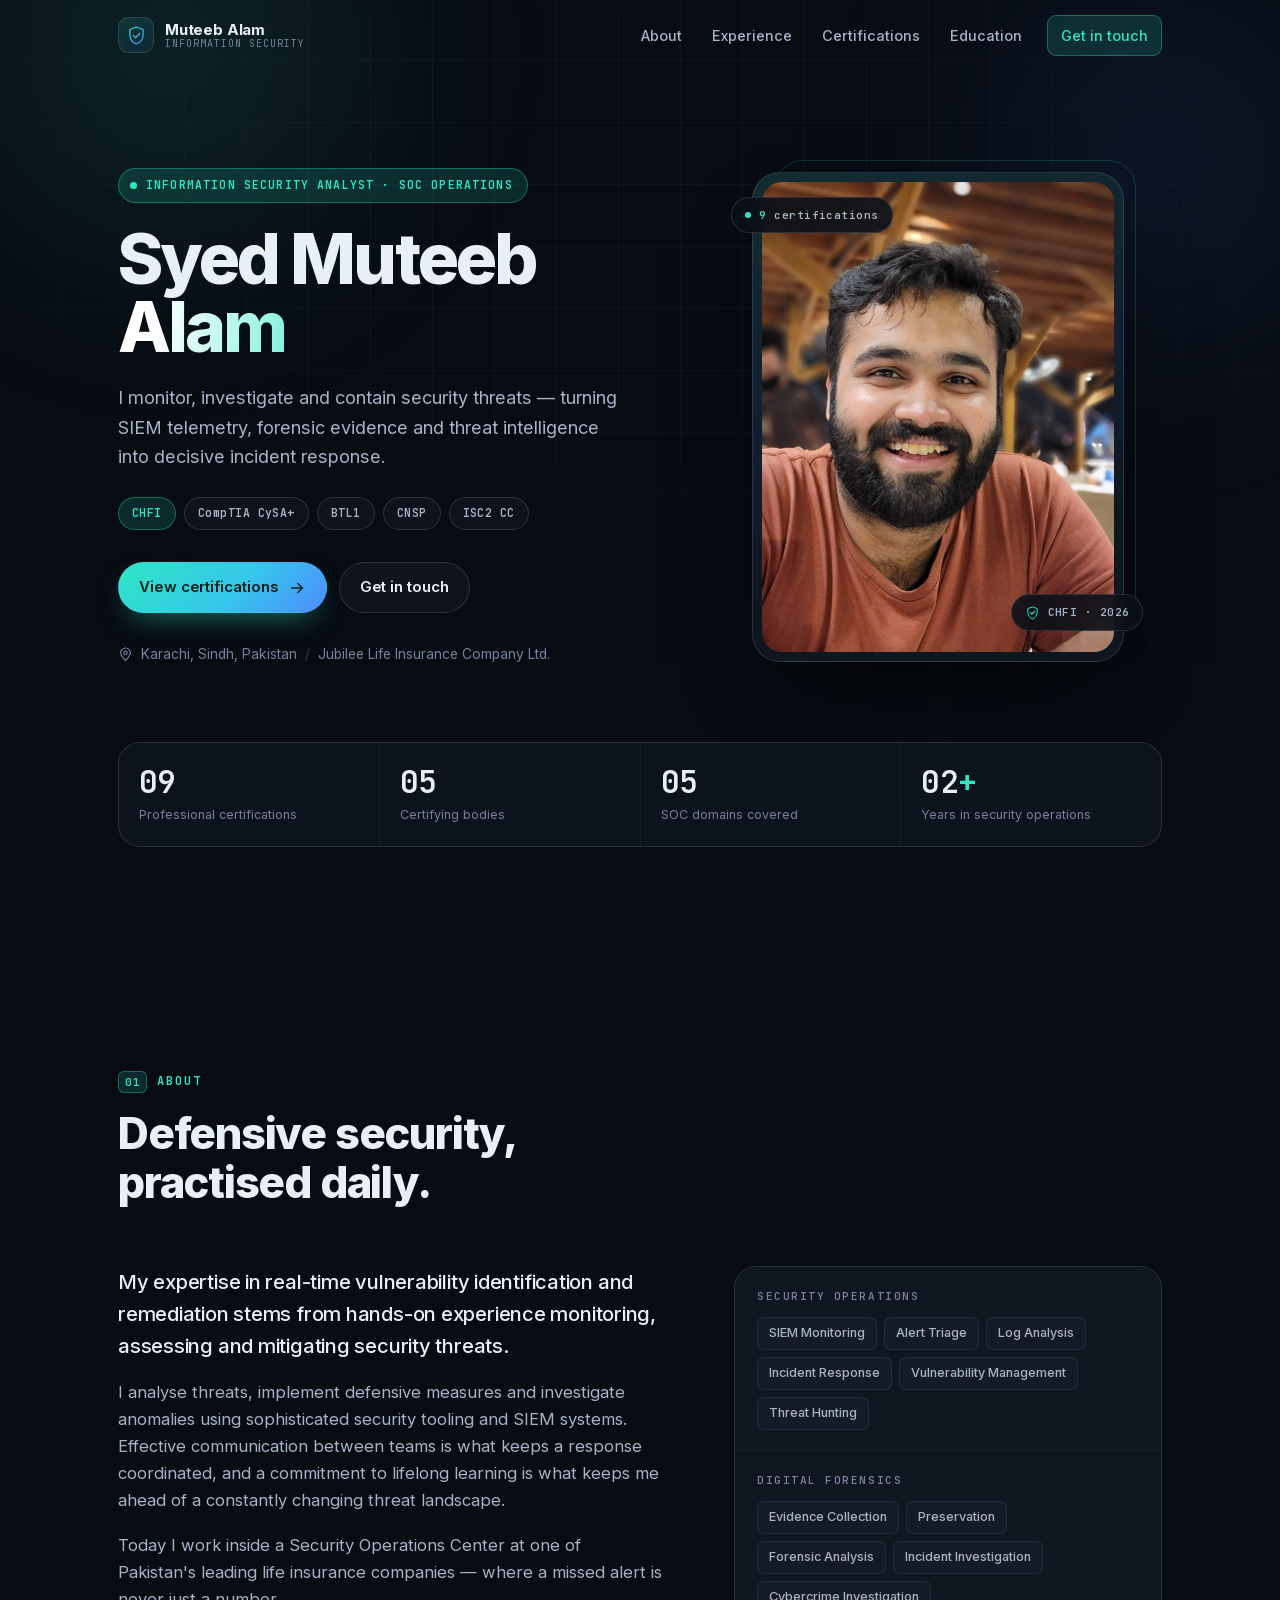
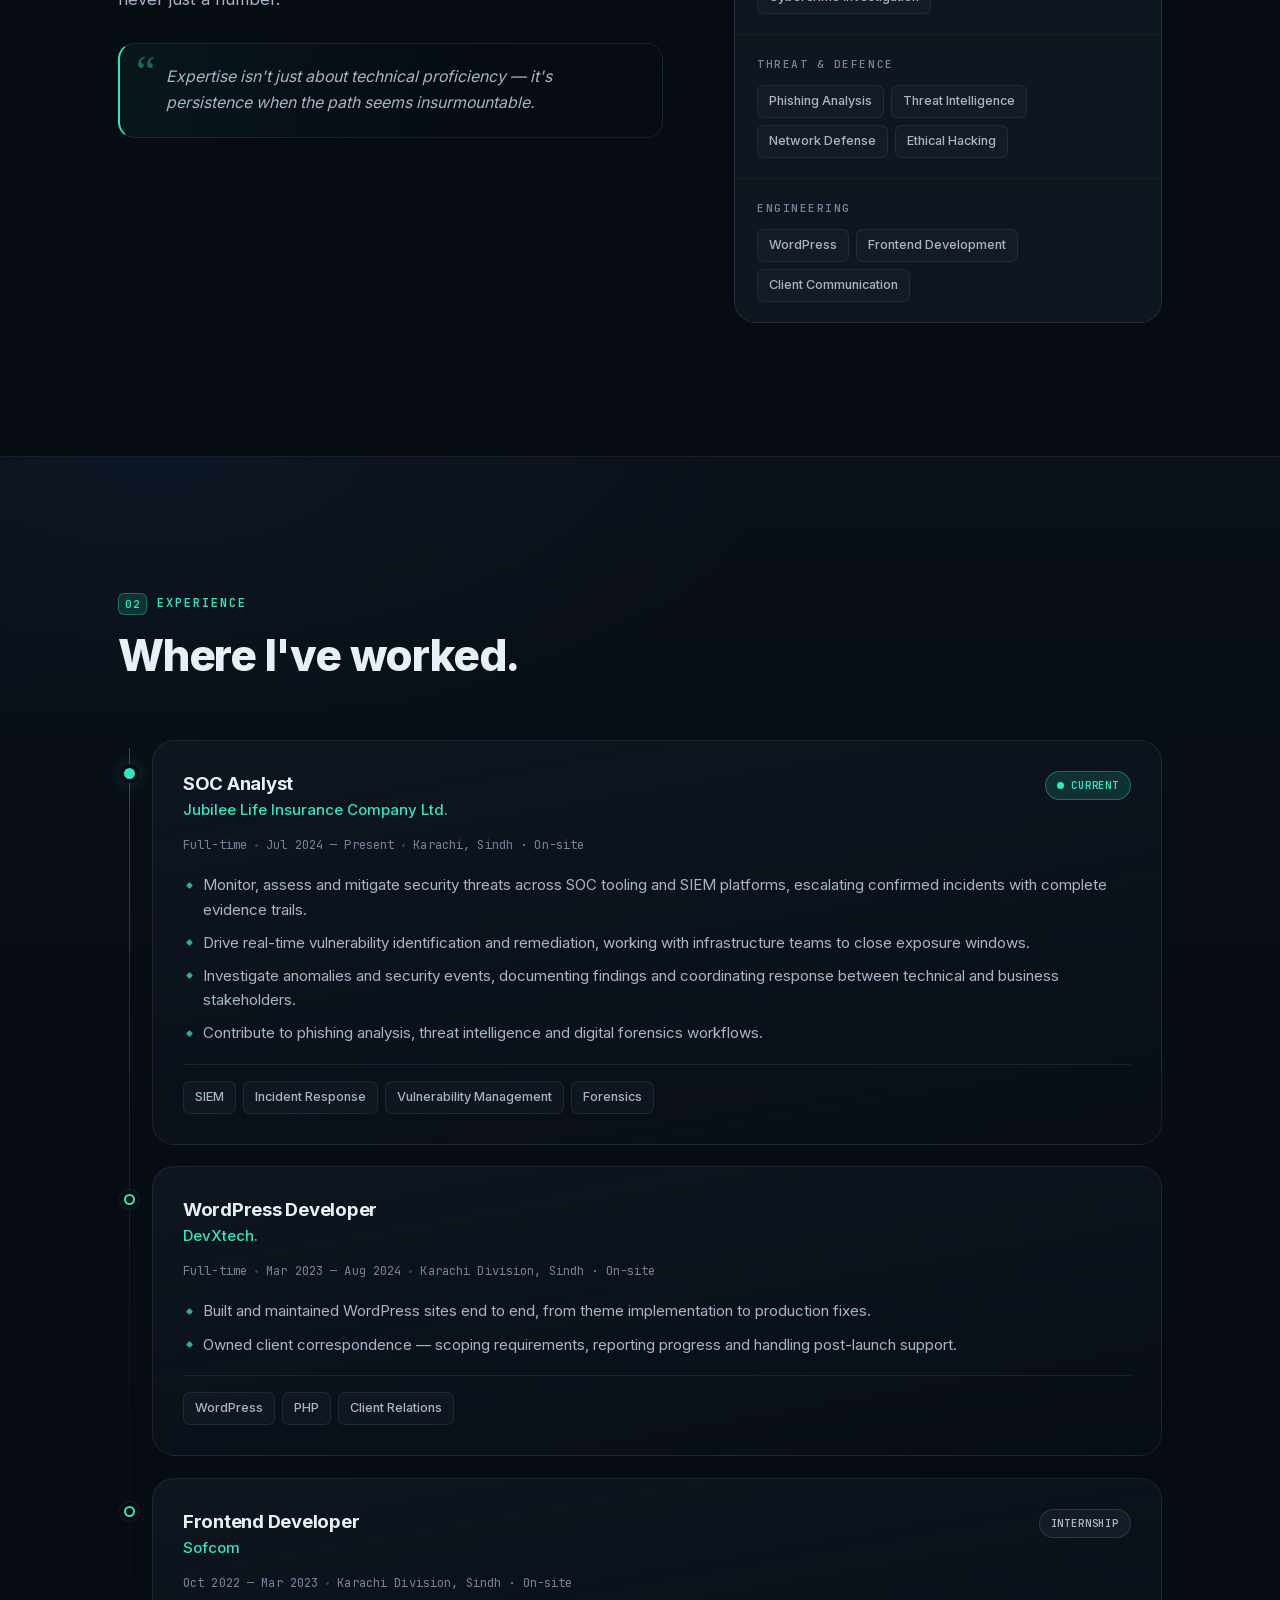
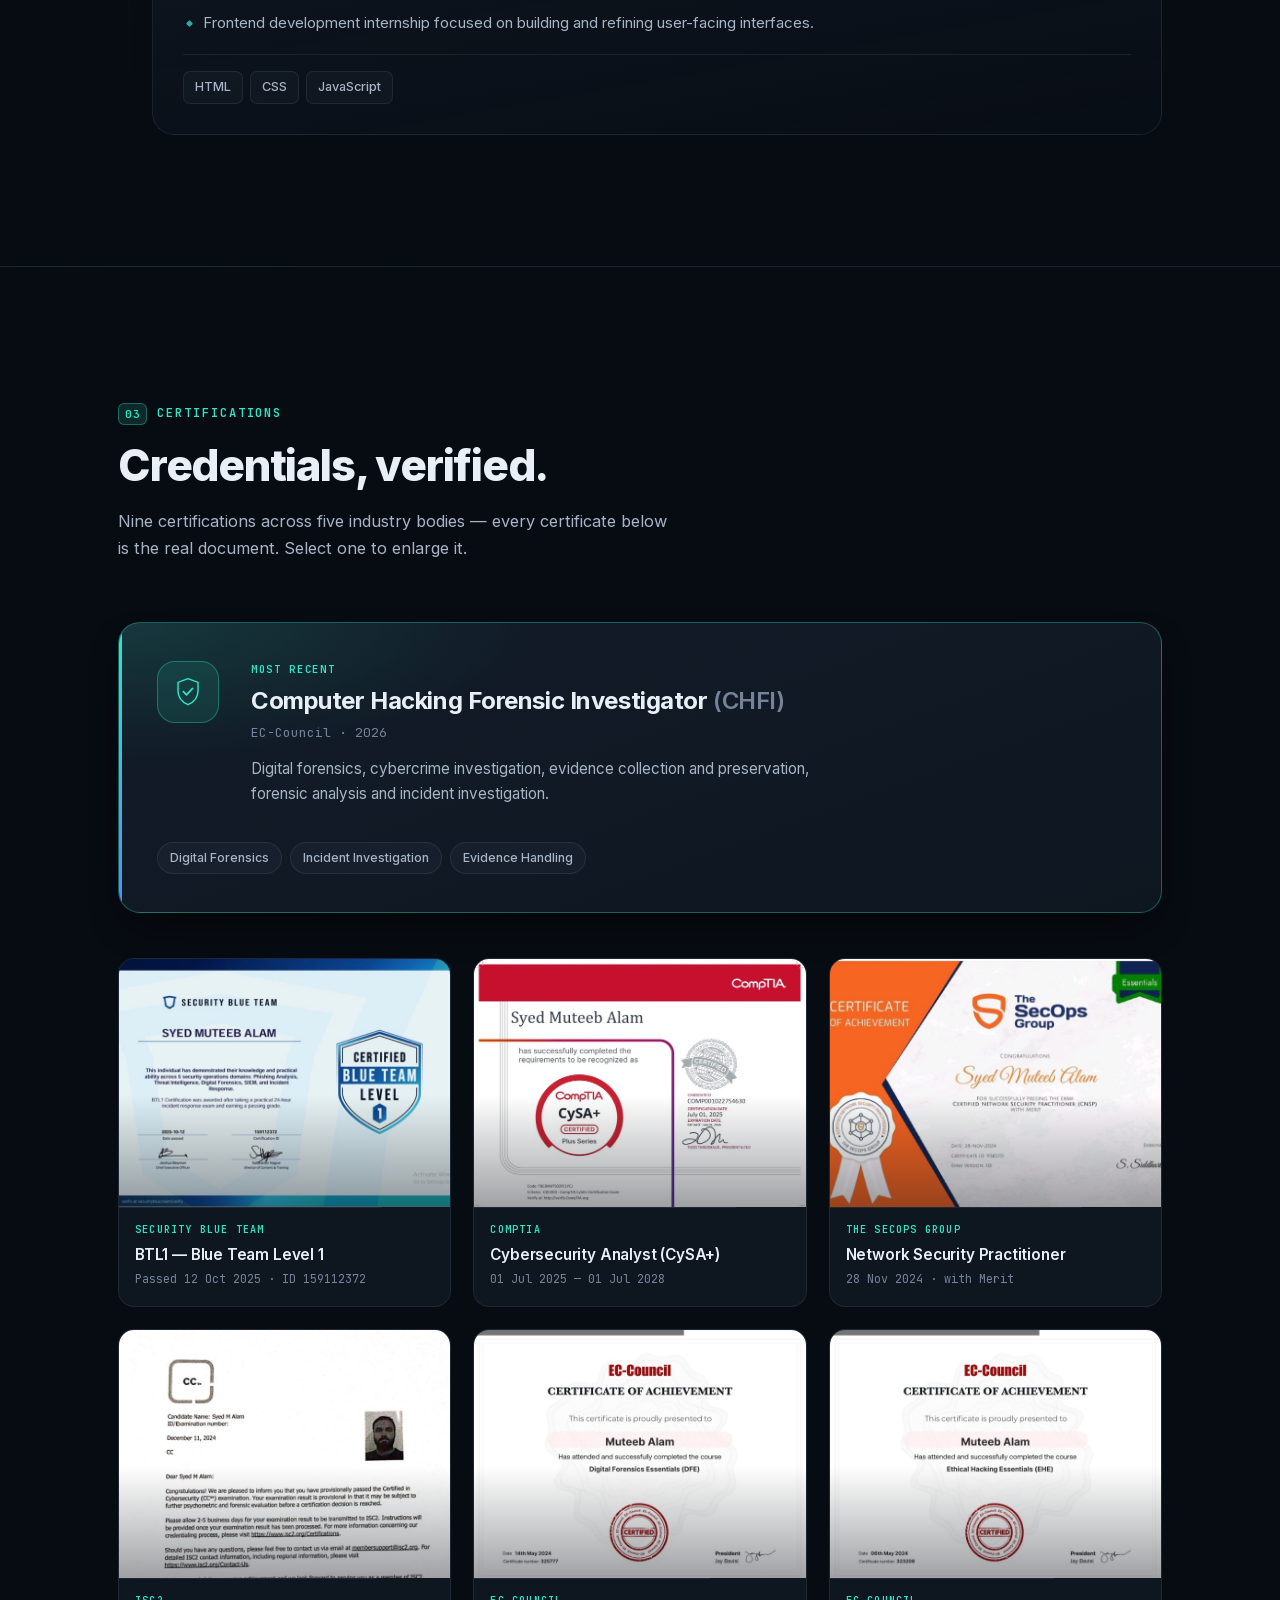
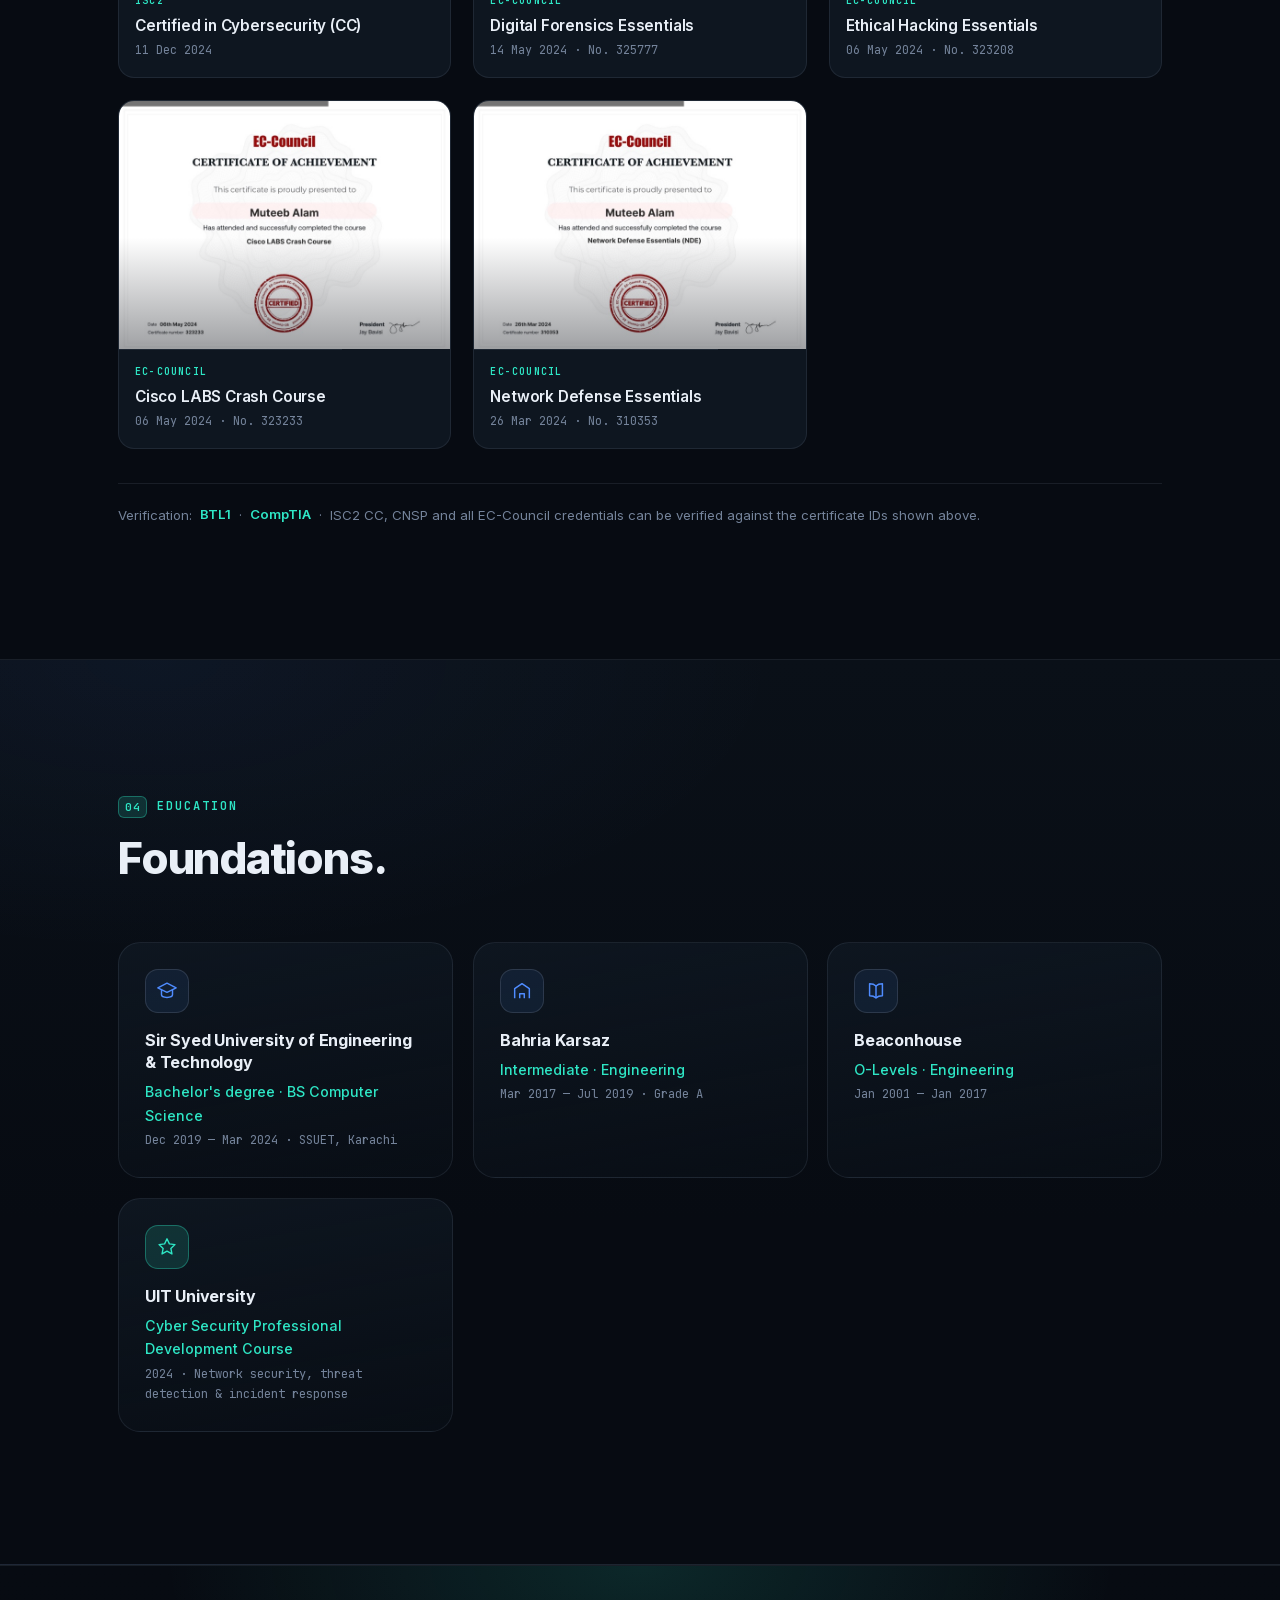
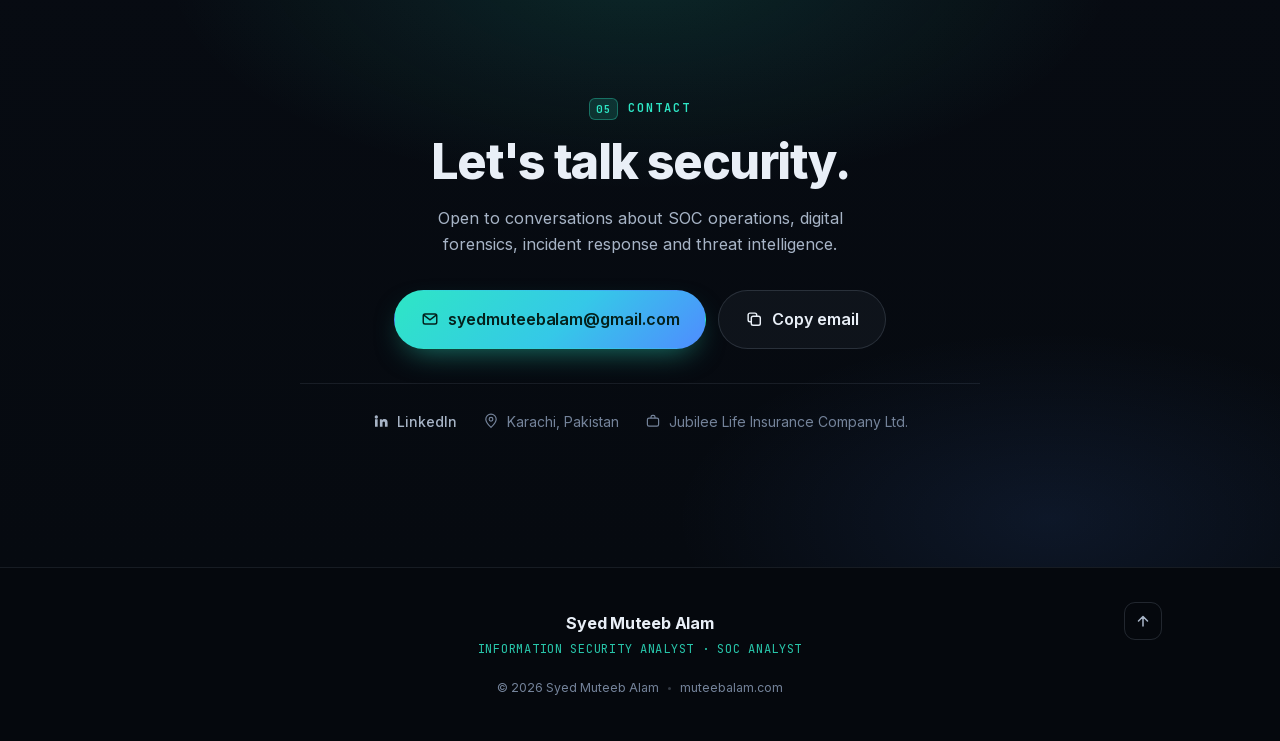
==== index.html @ 8a712e6b "Rebuild site from scratch as a cybersecurity portfolio Replace the old Hugo 'terminal' theme blog wi" ====
<!DOCTYPE html>
<html lang="en">
<head>
<meta charset="utf-8">
<meta name="viewport" content="width=device-width, initial-scale=1">
<title>Syed Muteeb Alam — Information Security Analyst &amp; SOC Analyst</title>
<meta name="description" content="Syed Muteeb Alam is an Information Security Analyst and SOC Analyst at Jubilee Life Insurance Company Ltd. in Karachi, Pakistan — specialising in threat detection, incident response, digital forensics and SIEM operations. CHFI, CompTIA CySA+, BTL1, CNSP and ISC2 CC certified.">
<meta name="author" content="Syed Muteeb Alam">
<meta name="theme-color" content="#070b12">
<link rel="canonical" href="https://muteebalam.com/">

<!-- Open Graph -->
<meta property="og:type" content="profile">
<meta property="og:title" content="Syed Muteeb Alam — Information Security Analyst &amp; SOC Analyst">
<meta property="og:description" content="Threat detection, incident response, digital forensics and SIEM operations. CHFI · CySA+ · BTL1 · CNSP · CC (ISC2).">
<meta property="og:url" content="https://muteebalam.com/">
<meta property="og:image" content="https://muteebalam.com/images/og-image.jpg">
<meta property="og:image:width" content="1200">
<meta property="og:image:height" content="630">
<meta property="og:image:alt" content="Syed Muteeb Alam — Information Security Analyst and SOC Analyst">
<meta property="og:site_name" content="Syed Muteeb Alam">
<meta property="profile:first_name" content="Syed Muteeb">
<meta property="profile:last_name" content="Alam">

<!-- Twitter -->
<meta name="twitter:card" content="summary_large_image">
<meta name="twitter:title" content="Syed Muteeb Alam — Information Security Analyst &amp; SOC Analyst">
<meta name="twitter:description" content="Threat detection, incident response, digital forensics and SIEM operations. CHFI · CySA+ · BTL1 · CNSP · CC (ISC2).">
<meta name="twitter:image" content="https://muteebalam.com/images/og-image.jpg">

<link rel="icon" href="favicon.svg" type="image/svg+xml">
<link rel="apple-touch-icon" href="images/apple-touch-icon.jpg">
<link rel="manifest" href="site.webmanifest">

<script>document.documentElement.classList.add('js');</script>

<link rel="preload" href="fonts/inter-600.woff2" as="font" type="font/woff2" crossorigin>
<link rel="preload" href="fonts/inter-800.woff2" as="font" type="font/woff2" crossorigin>
<link rel="preload" as="image" href="images/headshot-600.jpg">
<link rel="stylesheet" href="css/fonts.css">
<link rel="stylesheet" href="css/style.css">

<script type="application/ld+json">
{
  "@context": "https://schema.org",
  "@type": "Person",
  "name": "Syed Muteeb Alam",
  "givenName": "Syed Muteeb",
  "familyName": "Alam",
  "jobTitle": "Information Security Analyst",
  "description": "Information Security Analyst and SOC Analyst specialising in threat detection, incident response, digital forensics and SIEM operations.",
  "url": "https://muteebalam.com/",
  "image": "https://muteebalam.com/images/headshot.jpg",
  "email": "mailto:syedmuteebalam@gmail.com",
  "worksFor": {
    "@type": "Organization",
    "name": "Jubilee Life Insurance Company Ltd."
  },
  "address": {
    "@type": "PostalAddress",
    "addressLocality": "Karachi",
    "addressRegion": "Sindh",
    "addressCountry": "PK"
  },
  "alumniOf": {
    "@type": "CollegeOrUniversity",
    "name": "Sir Syed University of Engineering & Technology (SSUET)"
  },
  "knowsAbout": [
    "Information Security", "Security Operations Center", "SIEM",
    "Incident Response", "Digital Forensics", "Threat Intelligence",
    "Phishing Analysis", "Vulnerability Management", "Network Defense"
  ],
  "hasCredential": [
    { "@type": "EducationalOccupationalCredential", "name": "Computer Hacking Forensic Investigator (CHFI)", "recognizedBy": { "@type": "Organization", "name": "EC-Council" } },
    { "@type": "EducationalOccupationalCredential", "name": "CompTIA Cybersecurity Analyst (CySA+)", "recognizedBy": { "@type": "Organization", "name": "CompTIA" } },
    { "@type": "EducationalOccupationalCredential", "name": "Security Blue Team Level 1 (BTL1)", "recognizedBy": { "@type": "Organization", "name": "Security Blue Team" } },
    { "@type": "EducationalOccupationalCredential", "name": "Certified Network Security Practitioner (CNSP)", "recognizedBy": { "@type": "Organization", "name": "The SecOps Group" } },
    { "@type": "EducationalOccupationalCredential", "name": "Certified in Cybersecurity (CC)", "recognizedBy": { "@type": "Organization", "name": "ISC2" } }
  ]
}
</script>
</head>

<body>
<a class="skip-link" href="#main">Skip to content</a>

<!-- ═══════════════════════════════════════════════════════════════════
     HEADER
     ═══════════════════════════════════════════════════════════════════ -->
<header class="site-header" id="site-header">
  <div class="wrap header-inner">
    <a class="brand" href="#home" aria-label="Syed Muteeb Alam — home">
      <span class="brand-mark" aria-hidden="true">
        <svg viewBox="0 0 32 32" fill="none" xmlns="http://www.w3.org/2000/svg">
          <path d="M16 3l10 3.8v8.4c0 6.6-4.3 11.4-10 13.8-5.7-2.4-10-7.2-10-13.8V6.8L16 3z" stroke="url(#bg1)" stroke-width="1.9" stroke-linejoin="round"/>
          <path d="M11.5 16.2l3.2 3.2 6-6.4" stroke="url(#bg1)" stroke-width="2.1" stroke-linecap="round" stroke-linejoin="round"/>
          <defs>
            <linearGradient id="bg1" x1="6" y1="3" x2="26" y2="29" gradientUnits="userSpaceOnUse">
              <stop stop-color="#2ee6c5"/><stop offset="1" stop-color="#4f8cff"/>
            </linearGradient>
          </defs>
        </svg>
      </span>
      <span class="brand-text">
        <strong>Muteeb Alam</strong>
        <small>Information Security</small>
      </span>
    </a>

    <button class="nav-toggle" id="nav-toggle" aria-expanded="false" aria-controls="primary-nav" aria-label="Open navigation">
      <span></span><span></span><span></span>
    </button>

    <nav class="nav" id="primary-nav" aria-label="Primary">
      <a href="#about">About</a>
      <a href="#experience">Experience</a>
      <a href="#certifications">Certifications</a>
      <a href="#education">Education</a>
      <a class="nav-cta" href="#contact">Get in touch</a>
    </nav>
  </div>
</header>

<main id="main">

<!-- ═══════════════════════════════════════════════════════════════════
     HERO
     ═══════════════════════════════════════════════════════════════════ -->
<section class="hero" id="home">
  <div class="hero-bg" aria-hidden="true">
    <div class="hero-grid"></div>
    <div class="hero-glow hero-glow--a"></div>
    <div class="hero-glow hero-glow--b"></div>
  </div>

  <div class="wrap hero-inner">
    <div class="hero-copy">
      <p class="eyebrow"><span class="pulse-dot" aria-hidden="true"></span>Information Security Analyst · SOC Operations</p>

      <h1 class="hero-title">
        <span class="line">Syed Muteeb</span>
        <span class="line line--accent">Alam</span>
      </h1>

      <p class="lead">
        I monitor, investigate and contain security threats — turning SIEM telemetry,
        forensic evidence and threat intelligence into decisive incident response.
      </p>

      <ul class="pills" aria-label="Primary certifications">
        <li class="pill pill--hot">CHFI</li>
        <li class="pill">CompTIA CySA+</li>
        <li class="pill">BTL1</li>
        <li class="pill">CNSP</li>
        <li class="pill">ISC2 CC</li>
      </ul>

      <div class="hero-actions">
        <a class="btn btn--primary" href="#certifications">
          View certifications
          <svg viewBox="0 0 20 20" aria-hidden="true"><path d="M4 10h11M11 5l5 5-5 5" fill="none" stroke="currentColor" stroke-width="1.7" stroke-linecap="round" stroke-linejoin="round"/></svg>
        </a>
        <a class="btn btn--ghost" href="#contact">Get in touch</a>
      </div>

      <p class="hero-meta">
        <svg viewBox="0 0 20 20" aria-hidden="true"><path d="M10 18s6.5-6.1 6.5-10.2A6.5 6.5 0 0 0 3.5 7.8C3.5 11.9 10 18 10 18z" fill="none" stroke="currentColor" stroke-width="1.5"/><circle cx="10" cy="7.8" r="2.3" fill="none" stroke="currentColor" stroke-width="1.5"/></svg>
        Karachi, Sindh, Pakistan
        <span class="sep" aria-hidden="true">/</span>
        Jubilee Life Insurance Company Ltd.
      </p>
    </div>

    <div class="hero-media">
      <div class="portrait">
        <div class="portrait-frame" aria-hidden="true"></div>
        <img src="images/headshot-600.jpg"
             srcset="images/headshot-600.jpg 600w, images/headshot.jpg 1200w"
             sizes="(max-width: 880px) 78vw, 400px"
             width="1200" height="1600"
             alt="Portrait of Syed Muteeb Alam"
             fetchpriority="high" decoding="async">
        <div class="portrait-chip portrait-chip--tl">
          <span class="chip-dot" aria-hidden="true"></span>
          <span><strong>9</strong> certifications</span>
        </div>
        <div class="portrait-chip portrait-chip--br">
          <svg viewBox="0 0 24 24" aria-hidden="true"><path d="M12 3l7.5 2.8v6.1c0 5-3.2 8.6-7.5 10.4-4.3-1.8-7.5-5.4-7.5-10.4V5.8L12 3z" fill="none" stroke="currentColor" stroke-width="1.6" stroke-linejoin="round"/><path d="M8.7 12.1l2.4 2.4 4.4-4.8" fill="none" stroke="currentColor" stroke-width="1.8" stroke-linecap="round" stroke-linejoin="round"/></svg>
          <span>CHFI · 2026</span>
        </div>
      </div>
    </div>
  </div>

  <div class="wrap">
    <ul class="stats" data-reveal>
      <li>
        <span class="stat-num" data-count="9">09</span>
        <span class="stat-label">Professional certifications</span>
      </li>
      <li>
        <span class="stat-num">05</span>
        <span class="stat-label">Certifying bodies</span>
      </li>
      <li>
        <span class="stat-num">05</span>
        <span class="stat-label">SOC domains covered</span>
      </li>
      <li>
        <span class="stat-num">02<span class="stat-plus">+</span></span>
        <span class="stat-label">Years in security operations</span>
      </li>
    </ul>
  </div>
</section>

<!-- ═══════════════════════════════════════════════════════════════════
     ABOUT
     ═══════════════════════════════════════════════════════════════════ -->
<section class="section" id="about">
  <div class="wrap">
    <header class="section-head" data-reveal>
      <p class="section-kicker"><span>01</span>About</p>
      <h2 class="section-title">Defensive security, practised daily.</h2>
    </header>

    <div class="about-grid">
      <div class="about-body" data-reveal>
        <p class="about-lead">
          My expertise in real-time vulnerability identification and remediation stems from
          hands-on experience monitoring, assessing and mitigating security threats.
        </p>
        <p>
          I analyse threats, implement defensive measures and investigate anomalies using
          sophisticated security tooling and SIEM systems. Effective communication between
          teams is what keeps a response coordinated, and a commitment to lifelong learning
          is what keeps me ahead of a constantly changing threat landscape.
        </p>
        <p>
          Today I work inside a Security Operations Center at one of Pakistan's leading life
          insurance companies — where a missed alert is never just a number.
        </p>

        <div class="about-quote">
          <span class="quote-mark" aria-hidden="true">“</span>
          <p>Expertise isn't just about technical proficiency — it's persistence when the path seems insurmountable.</p>
        </div>
      </div>

      <aside class="skills" data-reveal>
        <div class="skill-group">
          <h3>Security Operations</h3>
          <ul class="tags">
            <li>SIEM Monitoring</li>
            <li>Alert Triage</li>
            <li>Log Analysis</li>
            <li>Incident Response</li>
            <li>Vulnerability Management</li>
            <li>Threat Hunting</li>
          </ul>
        </div>
        <div class="skill-group">
          <h3>Digital Forensics</h3>
          <ul class="tags">
            <li>Evidence Collection</li>
            <li>Preservation</li>
            <li>Forensic Analysis</li>
            <li>Incident Investigation</li>
            <li>Cybercrime Investigation</li>
          </ul>
        </div>
        <div class="skill-group">
          <h3>Threat &amp; Defence</h3>
          <ul class="tags">
            <li>Phishing Analysis</li>
            <li>Threat Intelligence</li>
            <li>Network Defense</li>
            <li>Ethical Hacking</li>
          </ul>
        </div>
        <div class="skill-group">
          <h3>Engineering</h3>
          <ul class="tags">
            <li>WordPress</li>
            <li>Frontend Development</li>
            <li>Client Communication</li>
          </ul>
        </div>
      </aside>
    </div>
  </div>
</section>

<!-- ═══════════════════════════════════════════════════════════════════
     EXPERIENCE
     ═══════════════════════════════════════════════════════════════════ -->
<section class="section section--alt" id="experience">
  <div class="wrap">
    <header class="section-head" data-reveal>
      <p class="section-kicker"><span>02</span>Experience</p>
      <h2 class="section-title">Where I've worked.</h2>
    </header>

    <ol class="timeline">
      <li class="timeline-item" data-reveal>
        <div class="timeline-marker" aria-hidden="true"></div>
        <div class="card card--role">
          <div class="role-head">
            <div>
              <h3 class="role-title">SOC Analyst</h3>
              <p class="role-org">Jubilee Life Insurance Company Ltd.</p>
            </div>
            <span class="badge badge--live"><span class="pulse-dot" aria-hidden="true"></span>Current</span>
          </div>
          <p class="role-meta">
            <span>Full-time</span><span class="dotsep" aria-hidden="true"></span>
            <span>Jul 2024 — Present</span><span class="dotsep" aria-hidden="true"></span>
            <span>Karachi, Sindh · On-site</span>
          </p>
          <ul class="bullets">
            <li>Monitor, assess and mitigate security threats across SOC tooling and SIEM platforms, escalating confirmed incidents with complete evidence trails.</li>
            <li>Drive real-time vulnerability identification and remediation, working with infrastructure teams to close exposure windows.</li>
            <li>Investigate anomalies and security events, documenting findings and coordinating response between technical and business stakeholders.</li>
            <li>Contribute to phishing analysis, threat intelligence and digital forensics workflows.</li>
          </ul>
          <ul class="tags tags--inline">
            <li>SIEM</li><li>Incident Response</li><li>Vulnerability Management</li><li>Forensics</li>
          </ul>
        </div>
      </li>

      <li class="timeline-item" data-reveal>
        <div class="timeline-marker" aria-hidden="true"></div>
        <div class="card card--role">
          <div class="role-head">
            <div>
              <h3 class="role-title">WordPress Developer</h3>
              <p class="role-org">DevXtech.</p>
            </div>
          </div>
          <p class="role-meta">
            <span>Full-time</span><span class="dotsep" aria-hidden="true"></span>
            <span>Mar 2023 — Aug 2024</span><span class="dotsep" aria-hidden="true"></span>
            <span>Karachi Division, Sindh · On-site</span>
          </p>
          <ul class="bullets">
            <li>Built and maintained WordPress sites end to end, from theme implementation to production fixes.</li>
            <li>Owned client correspondence — scoping requirements, reporting progress and handling post-launch support.</li>
          </ul>
          <ul class="tags tags--inline">
            <li>WordPress</li><li>PHP</li><li>Client Relations</li>
          </ul>
        </div>
      </li>

      <li class="timeline-item" data-reveal>
        <div class="timeline-marker" aria-hidden="true"></div>
        <div class="card card--role">
          <div class="role-head">
            <div>
              <h3 class="role-title">Frontend Developer</h3>
              <p class="role-org">Sofcom</p>
            </div>
            <span class="badge">Internship</span>
          </div>
          <p class="role-meta">
            <span>Oct 2022 — Mar 2023</span><span class="dotsep" aria-hidden="true"></span>
            <span>Karachi Division, Sindh · On-site</span>
          </p>
          <ul class="bullets">
            <li>Frontend development internship focused on building and refining user-facing interfaces.</li>
          </ul>
          <ul class="tags tags--inline">
            <li>HTML</li><li>CSS</li><li>JavaScript</li>
          </ul>
        </div>
      </li>
    </ol>
  </div>
</section>

<!-- ═══════════════════════════════════════════════════════════════════
     CERTIFICATIONS
     ═══════════════════════════════════════════════════════════════════ -->
<section class="section" id="certifications">
  <div class="wrap">
    <header class="section-head" data-reveal>
      <p class="section-kicker"><span>03</span>Certifications</p>
      <h2 class="section-title">Credentials, verified.</h2>
      <p class="section-sub">Nine certifications across five industry bodies — every certificate below is the real document. Select one to enlarge it.</p>
    </header>

    <!-- Featured credential -->
    <article class="featured-cert" data-reveal>
      <div class="featured-cert__badge" aria-hidden="true">
        <svg viewBox="0 0 48 48" fill="none" xmlns="http://www.w3.org/2000/svg">
          <path d="M24 4l15 5.6v12.6c0 10-6.5 17.2-15 20.8-8.5-3.6-15-10.8-15-20.8V9.6L24 4z" stroke="currentColor" stroke-width="2.2" stroke-linejoin="round"/>
          <path d="M17 23.4l4.8 4.8 9-9.6" stroke="currentColor" stroke-width="2.6" stroke-linecap="round" stroke-linejoin="round"/>
        </svg>
      </div>
      <div class="featured-cert__body">
        <p class="featured-cert__kicker">Most recent</p>
        <h3>Computer Hacking Forensic Investigator <span class="abbr">(CHFI)</span></h3>
        <p class="featured-cert__issuer">EC-Council · 2026</p>
        <p class="featured-cert__desc">
          Digital forensics, cybercrime investigation, evidence collection and preservation,
          forensic analysis and incident investigation.
        </p>
      </div>
      <ul class="chip-row" aria-label="Covered domains">
        <li>Digital Forensics</li>
        <li>Incident Investigation</li>
        <li>Evidence Handling</li>
      </ul>
    </article>

    <!-- Certificate gallery -->
    <div class="cert-grid">
      <button class="cert-card" type="button"
              data-full="images/certs/btl1.jpg"
              data-title="Security Blue Team Level 1 (BTL1)"
              data-issuer="Security Blue Team · passed 12 Oct 2025 · ID 159112372">
        <span class="cert-thumb"><img src="images/certs/thumbs/btl1.jpg" width="720" height="510" loading="lazy" decoding="async" alt="BTL1 certificate — Security Blue Team"></span>
        <span class="cert-body">
          <span class="cert-issuer">Security Blue Team</span>
          <span class="cert-name">BTL1 — Blue Team Level 1</span>
          <span class="cert-meta">Passed 12 Oct 2025 · ID 159112372</span>
        </span>
        <span class="cert-zoom" aria-hidden="true">
          <svg viewBox="0 0 20 20"><circle cx="9" cy="9" r="6" fill="none" stroke="currentColor" stroke-width="1.8"/><path d="M13.5 13.5L18 18M6.8 9h4.4M9 6.8v4.4" stroke="currentColor" stroke-width="1.8" stroke-linecap="round"/></svg>
        </span>
      </button>

      <button class="cert-card" type="button"
              data-full="images/certs/cysa.jpg"
              data-title="CompTIA Cybersecurity Analyst (CySA+)"
              data-issuer="CompTIA · 01 Jul 2025 — 01 Jul 2028 · Code TBC8XMTS02FE1YCJ">
        <span class="cert-thumb"><img src="images/certs/thumbs/cysa.jpg" width="720" height="556" loading="lazy" decoding="async" alt="CompTIA CySA+ certificate"></span>
        <span class="cert-body">
          <span class="cert-issuer">CompTIA</span>
          <span class="cert-name">Cybersecurity Analyst (CySA+)</span>
          <span class="cert-meta">01 Jul 2025 — 01 Jul 2028</span>
        </span>
        <span class="cert-zoom" aria-hidden="true">
          <svg viewBox="0 0 20 20"><circle cx="9" cy="9" r="6" fill="none" stroke="currentColor" stroke-width="1.8"/><path d="M13.5 13.5L18 18M6.8 9h4.4M9 6.8v4.4" stroke="currentColor" stroke-width="1.8" stroke-linecap="round"/></svg>
        </span>
      </button>

      <button class="cert-card" type="button"
              data-full="images/certs/cnsp.jpg"
              data-title="Certified Network Security Practitioner (CNSP)"
              data-issuer="The SecOps Group · 28 Nov 2024 · passed with Merit · ID 9385751">
        <span class="cert-thumb"><img src="images/certs/thumbs/cnsp.jpg" width="720" height="511" loading="lazy" decoding="async" alt="CNSP certificate — The SecOps Group"></span>
        <span class="cert-body">
          <span class="cert-issuer">The SecOps Group</span>
          <span class="cert-name">Network Security Practitioner</span>
          <span class="cert-meta">28 Nov 2024 · with Merit</span>
        </span>
        <span class="cert-zoom" aria-hidden="true">
          <svg viewBox="0 0 20 20"><circle cx="9" cy="9" r="6" fill="none" stroke="currentColor" stroke-width="1.8"/><path d="M13.5 13.5L18 18M6.8 9h4.4M9 6.8v4.4" stroke="currentColor" stroke-width="1.8" stroke-linecap="round"/></svg>
        </span>
      </button>

      <button class="cert-card" type="button"
              data-full="images/certs/isc2-cc.jpg"
              data-title="Certified in Cybersecurity (CC)"
              data-issuer="ISC2 · passed 11 Dec 2024">
        <span class="cert-thumb"><img src="images/certs/thumbs/isc2-cc.jpg" width="720" height="667" loading="lazy" decoding="async" alt="ISC2 Certified in Cybersecurity certificate"></span>
        <span class="cert-body">
          <span class="cert-issuer">ISC2</span>
          <span class="cert-name">Certified in Cybersecurity (CC)</span>
          <span class="cert-meta">11 Dec 2024</span>
        </span>
        <span class="cert-zoom" aria-hidden="true">
          <svg viewBox="0 0 20 20"><circle cx="9" cy="9" r="6" fill="none" stroke="currentColor" stroke-width="1.8"/><path d="M13.5 13.5L18 18M6.8 9h4.4M9 6.8v4.4" stroke="currentColor" stroke-width="1.8" stroke-linecap="round"/></svg>
        </span>
      </button>

      <button class="cert-card" type="button"
              data-full="images/certs/dfe.jpg"
              data-title="Digital Forensics Essentials (DFE)"
              data-issuer="EC-Council · 14 May 2024 · Certificate 325777">
        <span class="cert-thumb"><img src="images/certs/thumbs/dfe.jpg" width="720" height="555" loading="lazy" decoding="async" alt="Digital Forensics Essentials certificate — EC-Council"></span>
        <span class="cert-body">
          <span class="cert-issuer">EC-Council</span>
          <span class="cert-name">Digital Forensics Essentials</span>
          <span class="cert-meta">14 May 2024 · No. 325777</span>
        </span>
        <span class="cert-zoom" aria-hidden="true">
          <svg viewBox="0 0 20 20"><circle cx="9" cy="9" r="6" fill="none" stroke="currentColor" stroke-width="1.8"/><path d="M13.5 13.5L18 18M6.8 9h4.4M9 6.8v4.4" stroke="currentColor" stroke-width="1.8" stroke-linecap="round"/></svg>
        </span>
      </button>

      <button class="cert-card" type="button"
              data-full="images/certs/ehe.jpg"
              data-title="Ethical Hacking Essentials (EHE)"
              data-issuer="EC-Council · 06 May 2024 · Certificate 323208">
        <span class="cert-thumb"><img src="images/certs/thumbs/ehe.jpg" width="720" height="555" loading="lazy" decoding="async" alt="Ethical Hacking Essentials certificate — EC-Council"></span>
        <span class="cert-body">
          <span class="cert-issuer">EC-Council</span>
          <span class="cert-name">Ethical Hacking Essentials</span>
          <span class="cert-meta">06 May 2024 · No. 323208</span>
        </span>
        <span class="cert-zoom" aria-hidden="true">
          <svg viewBox="0 0 20 20"><circle cx="9" cy="9" r="6" fill="none" stroke="currentColor" stroke-width="1.8"/><path d="M13.5 13.5L18 18M6.8 9h4.4M9 6.8v4.4" stroke="currentColor" stroke-width="1.8" stroke-linecap="round"/></svg>
        </span>
      </button>

      <button class="cert-card" type="button"
              data-full="images/certs/cisco-labs.jpg"
              data-title="Cisco LABS Crash Course"
              data-issuer="EC-Council · 06 May 2024 · Certificate 323233">
        <span class="cert-thumb"><img src="images/certs/thumbs/cisco-labs.jpg" width="720" height="555" loading="lazy" decoding="async" alt="Cisco LABS Crash Course certificate — EC-Council"></span>
        <span class="cert-body">
          <span class="cert-issuer">EC-Council</span>
          <span class="cert-name">Cisco LABS Crash Course</span>
          <span class="cert-meta">06 May 2024 · No. 323233</span>
        </span>
        <span class="cert-zoom" aria-hidden="true">
          <svg viewBox="0 0 20 20"><circle cx="9" cy="9" r="6" fill="none" stroke="currentColor" stroke-width="1.8"/><path d="M13.5 13.5L18 18M6.8 9h4.4M9 6.8v4.4" stroke="currentColor" stroke-width="1.8" stroke-linecap="round"/></svg>
        </span>
      </button>

      <button class="cert-card" type="button"
              data-full="images/certs/nde.jpg"
              data-title="Network Defense Essentials (NDE)"
              data-issuer="EC-Council · 26 Mar 2024 · Certificate 310353">
        <span class="cert-thumb"><img src="images/certs/thumbs/nde.jpg" width="720" height="555" loading="lazy" decoding="async" alt="Network Defense Essentials certificate — EC-Council"></span>
        <span class="cert-body">
          <span class="cert-issuer">EC-Council</span>
          <span class="cert-name">Network Defense Essentials</span>
          <span class="cert-meta">26 Mar 2024 · No. 310353</span>
        </span>
        <span class="cert-zoom" aria-hidden="true">
          <svg viewBox="0 0 20 20"><circle cx="9" cy="9" r="6" fill="none" stroke="currentColor" stroke-width="1.8"/><path d="M13.5 13.5L18 18M6.8 9h4.4M9 6.8v4.4" stroke="currentColor" stroke-width="1.8" stroke-linecap="round"/></svg>
        </span>
      </button>
    </div>

    <p class="cert-verify" data-reveal>
      Verification:
      <a href="https://securityblue.team/verify" target="_blank" rel="noopener noreferrer nofollow">BTL1</a>
      <span aria-hidden="true">·</span>
      <a href="https://verify.comptia.org" target="_blank" rel="noopener noreferrer nofollow">CompTIA</a>
      <span aria-hidden="true">·</span>
      <span>ISC2 CC, CNSP and all EC-Council credentials can be verified against the certificate IDs shown above.</span>
    </p>
  </div>
</section>

<!-- ═══════════════════════════════════════════════════════════════════
     EDUCATION
     ═══════════════════════════════════════════════════════════════════ -->
<section class="section section--alt" id="education">
  <div class="wrap">
    <header class="section-head" data-reveal>
      <p class="section-kicker"><span>04</span>Education</p>
      <h2 class="section-title">Foundations.</h2>
    </header>

    <div class="edu-grid">
      <article class="card card--edu" data-reveal>
        <div class="edu-icon" aria-hidden="true">
          <svg viewBox="0 0 24 24"><path d="M12 3.5L22 8.5l-10 5-10-5 10-5z" fill="none" stroke="currentColor" stroke-width="1.6" stroke-linejoin="round"/><path d="M6 11v5.2c0 1.5 2.7 2.8 6 2.8s6-1.3 6-2.8V11" fill="none" stroke="currentColor" stroke-width="1.6" stroke-linecap="round"/></svg>
        </div>
        <h3>Sir Syed University of Engineering &amp; Technology</h3>
        <p class="edu-degree">Bachelor's degree · BS Computer Science</p>
        <p class="edu-meta">Dec 2019 — Mar 2024 · SSUET, Karachi</p>
      </article>

      <article class="card card--edu" data-reveal>
        <div class="edu-icon" aria-hidden="true">
          <svg viewBox="0 0 24 24"><path d="M4 20V9.5L12 4l8 5.5V20" fill="none" stroke="currentColor" stroke-width="1.6" stroke-linejoin="round"/><path d="M9.5 20v-5h5v5" fill="none" stroke="currentColor" stroke-width="1.6" stroke-linejoin="round"/></svg>
        </div>
        <h3>Bahria Karsaz</h3>
        <p class="edu-degree">Intermediate · Engineering</p>
        <p class="edu-meta">Mar 2017 — Jul 2019 · Grade A</p>
      </article>

      <article class="card card--edu" data-reveal>
        <div class="edu-icon" aria-hidden="true">
          <svg viewBox="0 0 24 24"><path d="M12 6.5C10.3 4.9 8 4.2 5 4.2v13c3 0 5.3.7 7 2.3 1.7-1.6 4-2.3 7-2.3v-13c-3 0-5.3.7-7 2.3z" fill="none" stroke="currentColor" stroke-width="1.6" stroke-linejoin="round"/><path d="M12 6.5v13" stroke="currentColor" stroke-width="1.6"/></svg>
        </div>
        <h3>Beaconhouse</h3>
        <p class="edu-degree">O-Levels · Engineering</p>
        <p class="edu-meta">Jan 2001 — Jan 2017</p>
      </article>

      <article class="card card--edu card--edu-extra" data-reveal>
        <div class="edu-icon" aria-hidden="true">
          <svg viewBox="0 0 24 24"><path d="M12 3l2.6 5.6 6.1.8-4.5 4.2 1.2 6-5.4-3-5.4 3 1.2-6L3.3 9.4l6.1-.8L12 3z" fill="none" stroke="currentColor" stroke-width="1.5" stroke-linejoin="round"/></svg>
        </div>
        <h3>UIT University</h3>
        <p class="edu-degree">Cyber Security Professional Development Course</p>
        <p class="edu-meta">2024 · Network security, threat detection &amp; incident response</p>
      </article>
    </div>
  </div>
</section>

<!-- ═══════════════════════════════════════════════════════════════════
     CONTACT
     ═══════════════════════════════════════════════════════════════════ -->
<section class="section section--contact" id="contact">
  <div class="contact-bg" aria-hidden="true"></div>
  <div class="wrap">
    <div class="contact-inner" data-reveal>
      <p class="section-kicker section-kicker--center"><span>05</span>Contact</p>
      <h2 class="contact-title">Let's talk security.</h2>
      <p class="contact-sub">
        Open to conversations about SOC operations, digital forensics, incident response
        and threat intelligence.
      </p>

      <div class="contact-actions">
        <a class="btn btn--primary btn--lg" href="mailto:syedmuteebalam@gmail.com">
          <svg viewBox="0 0 20 20" aria-hidden="true"><rect x="2.5" y="4.5" width="15" height="11" rx="2" fill="none" stroke="currentColor" stroke-width="1.6"/><path d="M3.5 6l6.5 5 6.5-5" fill="none" stroke="currentColor" stroke-width="1.6" stroke-linecap="round"/></svg>
          syedmuteebalam@gmail.com
        </a>
        <button class="btn btn--ghost btn--lg" type="button" id="copy-email" data-email="syedmuteebalam@gmail.com">
          <svg viewBox="0 0 20 20" aria-hidden="true"><rect x="7" y="7" width="10" height="10" rx="2" fill="none" stroke="currentColor" stroke-width="1.6"/><path d="M13 7V5.5a2 2 0 0 0-2-2H5.5a2 2 0 0 0-2 2V11a2 2 0 0 0 2 2H7" fill="none" stroke="currentColor" stroke-width="1.6"/></svg>
          <span class="copy-label">Copy email</span>
        </button>
      </div>

      <ul class="contact-links">
        <li>
          <a href="https://www.linkedin.com/in/syed-muteeb-alam/" target="_blank" rel="noopener noreferrer">
            <svg viewBox="0 0 24 24" aria-hidden="true"><path d="M4.98 3.5a2.5 2.5 0 1 1 0 5 2.5 2.5 0 0 1 0-5zM3 9.5h4v11H3v-11zM9.5 9.5h3.8v1.5h.05c.53-.95 1.83-1.95 3.77-1.95 4.03 0 4.78 2.55 4.78 5.87v5.58h-4v-4.95c0-1.18-.02-2.7-1.68-2.7-1.68 0-1.94 1.29-1.94 2.61v5.04h-3.98v-11z" fill="currentColor"/></svg>
            LinkedIn
          </a>
        </li>
        <li>
          <span class="contact-static">
            <svg viewBox="0 0 20 20" aria-hidden="true"><path d="M10 18s6.5-6.1 6.5-10.2A6.5 6.5 0 0 0 3.5 7.8C3.5 11.9 10 18 10 18z" fill="none" stroke="currentColor" stroke-width="1.5"/><circle cx="10" cy="7.8" r="2.3" fill="none" stroke="currentColor" stroke-width="1.5"/></svg>
            Karachi, Pakistan
          </span>
        </li>
        <li>
          <span class="contact-static">
            <svg viewBox="0 0 20 20" aria-hidden="true"><rect x="3" y="6.5" width="14" height="10" rx="2" fill="none" stroke="currentColor" stroke-width="1.5"/><path d="M7.5 6.5V5a2 2 0 0 1 2-2h1a2 2 0 0 1 2 2v1.5" fill="none" stroke="currentColor" stroke-width="1.5"/></svg>
            Jubilee Life Insurance Company Ltd.
          </span>
        </li>
      </ul>
    </div>
  </div>
</section>

</main>

<!-- ═══════════════════════════════════════════════════════════════════
     FOOTER
     ═══════════════════════════════════════════════════════════════════ -->
<footer class="site-footer">
  <div class="wrap footer-inner">
    <p class="footer-name">Syed Muteeb Alam</p>
    <p class="footer-role">Information Security Analyst · SOC Analyst</p>
    <p class="footer-fine">
      <span>&copy; <span id="year">2025</span> Syed Muteeb Alam</span>
      <span class="dotsep" aria-hidden="true"></span>
      <span>muteebalam.com</span>
    </p>
    <a class="to-top" href="#home" aria-label="Back to top">
      <svg viewBox="0 0 20 20" aria-hidden="true"><path d="M10 15.5V5M5 10l5-5 5 5" fill="none" stroke="currentColor" stroke-width="1.7" stroke-linecap="round" stroke-linejoin="round"/></svg>
    </a>
  </div>
</footer>

<!-- ═══════════════════════════════════════════════════════════════════
     LIGHTBOX
     ═══════════════════════════════════════════════════════════════════ -->
<div class="lightbox" id="lightbox" role="dialog" aria-modal="true" aria-labelledby="lb-title" hidden>
  <div class="lightbox-backdrop" data-lb-close></div>
  <div class="lightbox-panel">
    <div class="lightbox-head">
      <div>
        <h2 id="lb-title" class="lightbox-title"></h2>
        <p id="lb-issuer" class="lightbox-issuer"></p>
      </div>
      <button class="lightbox-btn lightbox-close" type="button" data-lb-close aria-label="Close certificate viewer">
        <svg viewBox="0 0 20 20" aria-hidden="true"><path d="M5 5l10 10M15 5L5 15" stroke="currentColor" stroke-width="1.9" stroke-linecap="round"/></svg>
      </button>
    </div>
    <div class="lightbox-body">
      <img id="lb-img" src="" alt="">
    </div>
    <div class="lightbox-foot">
      <button class="lightbox-btn" type="button" id="lb-prev" aria-label="Previous certificate">
        <svg viewBox="0 0 20 20" aria-hidden="true"><path d="M12.5 4.5L7 10l5.5 5.5" fill="none" stroke="currentColor" stroke-width="1.9" stroke-linecap="round" stroke-linejoin="round"/></svg>
        <span>Previous</span>
      </button>
      <span class="lightbox-counter" id="lb-counter"></span>
      <button class="lightbox-btn" type="button" id="lb-next" aria-label="Next certificate">
        <span>Next</span>
        <svg viewBox="0 0 20 20" aria-hidden="true"><path d="M7.5 4.5L13 10l-5.5 5.5" fill="none" stroke="currentColor" stroke-width="1.9" stroke-linecap="round" stroke-linejoin="round"/></svg>
      </button>
    </div>
  </div>
</div>

<script src="js/main.js" defer></script>
</body>
</html>
---- css/fonts.css ----
/* Self-hosted webfonts (Inter + JetBrains Mono, latin subset) */
@font-face {
  font-family: 'Inter';
  font-style: normal;
  font-weight: 400;
  font-display: swap;
  src: url('../fonts/inter-400.woff2') format('woff2');
  unicode-range: U+0000-00FF, U+0131, U+0152-0153, U+02BB-02BC, U+02C6, U+02DA, U+02DC,
                 U+0304, U+0308, U+0329, U+2000-206F, U+20AC, U+2122, U+2191, U+2193,
                 U+2212, U+2215, U+FEFF, U+FFFD;
}
@font-face {
  font-family: 'Inter';
  font-style: normal;
  font-weight: 500;
  font-display: swap;
  src: url('../fonts/inter-500.woff2') format('woff2');
  unicode-range: U+0000-00FF, U+0131, U+0152-0153, U+02BB-02BC, U+02C6, U+02DA, U+02DC,
                 U+0304, U+0308, U+0329, U+2000-206F, U+20AC, U+2122, U+2191, U+2193,
                 U+2212, U+2215, U+FEFF, U+FFFD;
}
@font-face {
  font-family: 'Inter';
  font-style: normal;
  font-weight: 600;
  font-display: swap;
  src: url('../fonts/inter-600.woff2') format('woff2');
  unicode-range: U+0000-00FF, U+0131, U+0152-0153, U+02BB-02BC, U+02C6, U+02DA, U+02DC,
                 U+0304, U+0308, U+0329, U+2000-206F, U+20AC, U+2122, U+2191, U+2193,
                 U+2212, U+2215, U+FEFF, U+FFFD;
}
@font-face {
  font-family: 'Inter';
  font-style: normal;
  font-weight: 700;
  font-display: swap;
  src: url('../fonts/inter-700.woff2') format('woff2');
  unicode-range: U+0000-00FF, U+0131, U+0152-0153, U+02BB-02BC, U+02C6, U+02DA, U+02DC,
                 U+0304, U+0308, U+0329, U+2000-206F, U+20AC, U+2122, U+2191, U+2193,
                 U+2212, U+2215, U+FEFF, U+FFFD;
}
@font-face {
  font-family: 'Inter';
  font-style: normal;
  font-weight: 800;
  font-display: swap;
  src: url('../fonts/inter-800.woff2') format('woff2');
  unicode-range: U+0000-00FF, U+0131, U+0152-0153, U+02BB-02BC, U+02C6, U+02DA, U+02DC,
                 U+0304, U+0308, U+0329, U+2000-206F, U+20AC, U+2122, U+2191, U+2193,
                 U+2212, U+2215, U+FEFF, U+FFFD;
}
@font-face {
  font-family: 'JetBrains Mono';
  font-style: normal;
  font-weight: 400;
  font-display: swap;
  src: url('../fonts/jetbrains-mono-400.woff2') format('woff2');
  unicode-range: U+0000-00FF, U+0131, U+0152-0153, U+02BB-02BC, U+02C6, U+02DA, U+02DC,
                 U+0304, U+0308, U+0329, U+2000-206F, U+20AC, U+2122, U+2191, U+2193,
                 U+2212, U+2215, U+FEFF, U+FFFD;
}
@font-face {
  font-family: 'JetBrains Mono';
  font-style: normal;
  font-weight: 600;
  font-display: swap;
  src: url('../fonts/jetbrains-mono-600.woff2') format('woff2');
  unicode-range: U+0000-00FF, U+0131, U+0152-0153, U+02BB-02BC, U+02C6, U+02DA, U+02DC,
                 U+0304, U+0308, U+0329, U+2000-206F, U+20AC, U+2122, U+2191, U+2193,
                 U+2212, U+2215, U+FEFF, U+FFFD;
}
---- css/style.css ----
/* =====================================================================
   Syed Muteeb Alam — muteebalam.com
   Hand-written stylesheet. No frameworks, no build step.
   ===================================================================== */

/* ── 1. Tokens ─────────────────────────────────────────────────────── */
:root {
  --bg:          #070b12;
  --bg-soft:     #0a1018;
  --surface:     #0e1620;
  --surface-2:   #121c28;
  --surface-3:   #16222f;

  --line:        rgba(148, 163, 184, 0.13);
  --line-mid:    rgba(148, 163, 184, 0.20);
  --line-strong: rgba(148, 163, 184, 0.32);

  --text:        #e9eff7;
  --text-2:      #a7b4c6;
  --text-3:      #74839a;

  --accent:      #2ee6c5;
  --accent-soft: rgba(46, 230, 197, 0.14);
  --accent-line: rgba(46, 230, 197, 0.34);
  --accent-2:    #4f8cff;
  --accent-3:    #a78bfa;

  --radius-sm:   10px;
  --radius:      16px;
  --radius-lg:   22px;
  --radius-xl:   28px;

  --wrap:        1140px;
  --gutter:      clamp(20px, 5vw, 48px);

  --font:        "Inter", -apple-system, BlinkMacSystemFont, "Segoe UI", Roboto, Helvetica, Arial, sans-serif;
  --font-mono:   "JetBrains Mono", ui-monospace, SFMono-Regular, Menlo, Consolas, monospace;

  --ease:        cubic-bezier(0.22, 1, 0.36, 1);
  --shadow-sm:   0 1px 2px rgba(0, 0, 0, 0.4);
  --shadow:      0 18px 40px -18px rgba(0, 0, 0, 0.85);
  --shadow-lg:   0 40px 90px -40px rgba(0, 0, 0, 0.95);

  --header-h:    72px;
}

/* ── 2. Reset ──────────────────────────────────────────────────────── */
*, *::before, *::after { box-sizing: border-box; }

* { margin: 0; }

html {
  -webkit-text-size-adjust: 100%;
  scroll-behavior: smooth;
  scroll-padding-top: calc(var(--header-h) + 16px);
}

body {
  background: var(--bg);
  color: var(--text);
  font-family: var(--font);
  font-size: 16.5px;
  line-height: 1.65;
  font-feature-settings: "cv11", "ss01";
  -webkit-font-smoothing: antialiased;
  -moz-osx-font-smoothing: grayscale;
  overflow-x: hidden;
}

img, svg, video { display: block; max-width: 100%; }
img { height: auto; }

button, input, textarea, select { font: inherit; color: inherit; }
button { background: none; border: 0; cursor: pointer; }

a { color: inherit; text-decoration: none; }

ul, ol { list-style: none; padding: 0; }

:focus-visible {
  outline: 2px solid var(--accent);
  outline-offset: 3px;
  border-radius: 4px;
}

::selection {
  background: rgba(46, 230, 197, 0.24);
  color: #ffffff;
}

.skip-link {
  position: absolute;
  top: -100px;
  left: 16px;
  z-index: 200;
  padding: 10px 18px;
  background: var(--accent);
  color: #04211c;
  font-weight: 600;
  border-radius: 0 0 10px 10px;
  transition: top 0.2s var(--ease);
}
.skip-link:focus { top: 0; }

/* ── 3. Layout ─────────────────────────────────────────────────────── */
.wrap {
  width: 100%;
  max-width: var(--wrap);
  margin-inline: auto;
  padding-inline: var(--gutter);
}

.section {
  position: relative;
  padding-block: clamp(72px, 11vw, 132px);
}

.section--alt {
  background:
    radial-gradient(900px 420px at 12% 0%, rgba(79, 140, 255, 0.055), transparent 70%),
    linear-gradient(180deg, var(--bg-soft), var(--bg) 62%);
  border-block: 1px solid var(--line);
}

.section-head {
  max-width: 660px;
  margin-bottom: clamp(36px, 5vw, 60px);
}

.section-kicker {
  display: inline-flex;
  align-items: center;
  gap: 10px;
  margin-bottom: 16px;
  font-family: var(--font-mono);
  font-size: 12px;
  font-weight: 600;
  letter-spacing: 0.16em;
  text-transform: uppercase;
  color: var(--accent);
}
.section-kicker span {
  display: inline-grid;
  place-items: center;
  min-width: 26px;
  height: 22px;
  padding-inline: 6px;
  border: 1px solid var(--accent-line);
  border-radius: 6px;
  background: var(--accent-soft);
  color: var(--accent);
  font-size: 11px;
  letter-spacing: 0.06em;
}
.section-kicker--center { justify-content: center; display: flex; }

.section-title {
  font-size: clamp(1.75rem, 4.1vw, 2.72rem);
  font-weight: 800;
  line-height: 1.12;
  letter-spacing: -0.028em;
  text-wrap: balance;
}

.section-sub {
  margin-top: 18px;
  color: var(--text-2);
  font-size: 1.02rem;
  max-width: 56ch;
}

/* ── 4. Buttons ────────────────────────────────────────────────────── */
.btn {
  --btn-bg: transparent;
  --btn-fg: var(--text);
  --btn-bd: var(--line-mid);
  position: relative;
  display: inline-flex;
  align-items: center;
  justify-content: center;
  gap: 9px;
  padding: 12px 20px;
  border: 1px solid var(--btn-bd);
  border-radius: 999px;
  background: var(--btn-bg);
  color: var(--btn-fg);
  font-size: 0.945rem;
  font-weight: 600;
  letter-spacing: -0.005em;
  white-space: nowrap;
  transition: transform 0.28s var(--ease), box-shadow 0.28s var(--ease),
              background-color 0.24s, border-color 0.24s, color 0.24s;
}
.btn svg { width: 18px; height: 18px; flex: none; }
.btn:hover { transform: translateY(-2px); }
.btn:active { transform: translateY(0); }

.btn--primary {
  --btn-bg: linear-gradient(135deg, #2ee6c5, #35c8e8 55%, #4f8cff);
  --btn-fg: #04211c;
  --btn-bd: transparent;
  box-shadow: 0 12px 30px -12px rgba(46, 230, 197, 0.55);
}
.btn--primary:hover { box-shadow: 0 18px 42px -12px rgba(46, 230, 197, 0.65); }

.btn--ghost {
  --btn-bg: rgba(148, 163, 184, 0.06);
  --btn-bd: var(--line-mid);
}
.btn--ghost:hover {
  --btn-bg: rgba(148, 163, 184, 0.11);
  --btn-bd: var(--line-strong);
}

.btn--lg { padding: 15px 26px; font-size: 1rem; }

/* ── 5. Header ─────────────────────────────────────────────────────── */
.site-header {
  position: fixed;
  inset: 0 0 auto;
  z-index: 100;
  height: var(--header-h);
  display: flex;
  align-items: center;
  border-bottom: 1px solid transparent;
  transition: background-color 0.35s var(--ease), border-color 0.35s var(--ease),
              backdrop-filter 0.35s var(--ease);
}
.site-header.is-stuck {
  background: rgba(7, 11, 18, 0.78);
  -webkit-backdrop-filter: blur(16px) saturate(150%);
  backdrop-filter: blur(16px) saturate(150%);
  border-bottom-color: var(--line);
}

.header-inner {
  display: flex;
  align-items: center;
  justify-content: space-between;
  gap: 24px;
  width: 100%;
}

.brand {
  display: inline-flex;
  align-items: center;
  gap: 11px;
  min-width: 0;
}
.brand-mark {
  display: grid;
  place-items: center;
  width: 36px;
  height: 36px;
  flex: none;
  border: 1px solid var(--line-mid);
  border-radius: 11px;
  background: linear-gradient(160deg, rgba(46, 230, 197, 0.13), rgba(79, 140, 255, 0.08));
  transition: border-color 0.3s, transform 0.4s var(--ease);
}
.brand-mark svg { width: 21px; height: 21px; }
.brand:hover .brand-mark { border-color: var(--accent-line); transform: rotate(-6deg); }

.brand-text { display: flex; flex-direction: column; line-height: 1.1; min-width: 0; }
.brand-text strong {
  font-size: 0.94rem;
  font-weight: 700;
  letter-spacing: -0.012em;
  white-space: nowrap;
}
.brand-text small {
  font-family: var(--font-mono);
  font-size: 10px;
  letter-spacing: 0.1em;
  text-transform: uppercase;
  color: var(--text-3);
}

.nav {
  display: flex;
  align-items: center;
  gap: 4px;
}
.nav a {
  position: relative;
  padding: 8px 13px;
  border-radius: 9px;
  font-size: 0.905rem;
  font-weight: 500;
  color: var(--text-2);
  transition: color 0.22s, background-color 0.22s;
}
.nav a:hover { color: var(--text); background: rgba(148, 163, 184, 0.08); }
.nav a.is-active { color: var(--text); }
.nav a.is-active::after {
  content: "";
  position: absolute;
  left: 13px;
  right: 13px;
  bottom: 2px;
  height: 2px;
  border-radius: 2px;
  background: linear-gradient(90deg, var(--accent), var(--accent-2));
}

.nav-cta {
  margin-left: 8px;
  border: 1px solid var(--accent-line);
  background: var(--accent-soft);
  color: var(--accent) !important;
  font-weight: 600;
}
.nav-cta:hover { background: rgba(46, 230, 197, 0.2) !important; }
.nav-cta.is-active::after { display: none; }

.nav-toggle {
  display: none;
  width: 42px;
  height: 42px;
  padding: 11px;
  border: 1px solid var(--line-mid);
  border-radius: 11px;
  background: rgba(148, 163, 184, 0.06);
}
.nav-toggle span {
  display: block;
  height: 1.8px;
  margin: 4.2px 0;
  border-radius: 2px;
  background: var(--text);
  transition: transform 0.32s var(--ease), opacity 0.2s;
}
.nav-toggle[aria-expanded="true"] span:nth-child(1) { transform: translateY(6px) rotate(45deg); }
.nav-toggle[aria-expanded="true"] span:nth-child(2) { opacity: 0; }
.nav-toggle[aria-expanded="true"] span:nth-child(3) { transform: translateY(-6px) rotate(-45deg); }

/* ── 6. Hero ───────────────────────────────────────────────────────── */
.hero {
  position: relative;
  padding-top: calc(var(--header-h) + clamp(48px, 8vw, 96px));
  padding-bottom: clamp(48px, 7vw, 88px);
  overflow: clip;
}

.hero-bg { position: absolute; inset: 0; z-index: 0; pointer-events: none; }

.hero-grid {
  position: absolute;
  inset: -2px;
  background-image:
    linear-gradient(to right, rgba(148, 163, 184, 0.055) 1px, transparent 1px),
    linear-gradient(to bottom, rgba(148, 163, 184, 0.055) 1px, transparent 1px);
  background-size: 62px 62px;
  -webkit-mask-image: radial-gradient(ellipse 78% 62% at 50% 22%, #000 30%, transparent 78%);
  mask-image: radial-gradient(ellipse 78% 62% at 50% 22%, #000 30%, transparent 78%);
}

.hero-glow {
  position: absolute;
  border-radius: 50%;
  filter: blur(90px);
  opacity: 0.5;
}
.hero-glow--a {
  width: 620px; height: 620px;
  top: -260px; left: -140px;
  background: radial-gradient(circle, rgba(46, 230, 197, 0.30), transparent 66%);
}
.hero-glow--b {
  width: 560px; height: 560px;
  top: -120px; right: -160px;
  background: radial-gradient(circle, rgba(79, 140, 255, 0.26), transparent 66%);
}

.hero-inner {
  position: relative;
  z-index: 1;
  display: grid;
  grid-template-columns: minmax(0, 1.08fr) minmax(0, 0.92fr);
  align-items: center;
  gap: clamp(32px, 6vw, 72px);
}

.eyebrow {
  display: inline-flex;
  align-items: center;
  gap: 9px;
  margin-bottom: 22px;
  padding: 7px 14px 7px 11px;
  border: 1px solid var(--accent-line);
  border-radius: 999px;
  background: var(--accent-soft);
  font-family: var(--font-mono);
  font-size: 11.5px;
  font-weight: 600;
  letter-spacing: 0.1em;
  text-transform: uppercase;
  color: var(--accent);
}

.pulse-dot {
  position: relative;
  width: 7px;
  height: 7px;
  flex: none;
  border-radius: 50%;
  background: var(--accent);
  box-shadow: 0 0 0 0 rgba(46, 230, 197, 0.55);
  animation: pulse 2.4s var(--ease) infinite;
}
@keyframes pulse {
  0%   { box-shadow: 0 0 0 0 rgba(46, 230, 197, 0.5); }
  70%  { box-shadow: 0 0 0 9px rgba(46, 230, 197, 0); }
  100% { box-shadow: 0 0 0 0 rgba(46, 230, 197, 0); }
}

.hero-title {
  font-size: clamp(2.6rem, 7.4vw, 4.35rem);
  font-weight: 800;
  line-height: 0.98;
  letter-spacing: -0.042em;
  margin-bottom: 22px;
}
.hero-title .line { display: block; }
.hero-title .line--accent {
  background: linear-gradient(100deg, #ffffff 8%, #2ee6c5 52%, #4f8cff 96%);
  -webkit-background-clip: text;
  background-clip: text;
  color: transparent;
}

.lead {
  max-width: 46ch;
  color: var(--text-2);
  font-size: clamp(1rem, 1.55vw, 1.13rem);
  line-height: 1.62;
}

.pills {
  display: flex;
  flex-wrap: wrap;
  gap: 8px;
  margin-top: 26px;
}
.pill {
  padding: 6px 13px;
  border: 1px solid var(--line-mid);
  border-radius: 999px;
  background: rgba(148, 163, 184, 0.055);
  font-family: var(--font-mono);
  font-size: 11.5px;
  font-weight: 600;
  letter-spacing: 0.04em;
  color: var(--text-2);
  transition: border-color 0.24s, color 0.24s, background-color 0.24s;
}
.pill:hover { border-color: var(--line-strong); color: var(--text); }
.pill--hot {
  border-color: var(--accent-line);
  background: var(--accent-soft);
  color: var(--accent);
}

.hero-actions {
  display: flex;
  flex-wrap: wrap;
  gap: 12px;
  margin-top: 32px;
}

.hero-meta {
  display: flex;
  align-items: center;
  flex-wrap: wrap;
  gap: 8px;
  margin-top: 30px;
  font-size: 0.865rem;
  color: var(--text-3);
}
.hero-meta svg { width: 15px; height: 15px; flex: none; }
.sep { color: var(--line-strong); }
.dotsep {
  display: inline-block;
  width: 3px;
  height: 3px;
  border-radius: 50%;
  background: var(--line-strong);
  flex: none;
}

/* portrait */
.hero-media { display: flex; justify-content: center; }

.portrait {
  position: relative;
  width: min(100%, 372px);
  padding: 9px;
  border: 1px solid var(--line-mid);
  border-radius: var(--radius-xl);
  background:
    linear-gradient(165deg, rgba(46, 230, 197, 0.10), rgba(79, 140, 255, 0.07) 45%, transparent 75%),
    var(--surface);
  box-shadow: var(--shadow-lg);
}
.portrait::before {
  content: "";
  position: absolute;
  inset: -13px -13px 22px 22px;
  border: 1px solid var(--accent-line);
  border-radius: var(--radius-xl);
  z-index: -1;
  opacity: 0.55;
}
.portrait img {
  width: 100%;
  aspect-ratio: 3 / 4;
  object-fit: cover;
  object-position: 50% 28%;
  border-radius: calc(var(--radius-xl) - 8px);
  background: var(--surface-2);
}

.portrait-chip {
  position: absolute;
  display: inline-flex;
  align-items: center;
  gap: 8px;
  padding: 8px 13px;
  border: 1px solid var(--line-mid);
  border-radius: 999px;
  background: rgba(10, 16, 24, 0.86);
  -webkit-backdrop-filter: blur(12px);
  backdrop-filter: blur(12px);
  box-shadow: var(--shadow);
  font-family: var(--font-mono);
  font-size: 11px;
  font-weight: 600;
  letter-spacing: 0.04em;
  color: var(--text-2);
  white-space: nowrap;
}
.portrait-chip strong { color: var(--accent); font-weight: 700; }
.portrait-chip svg { width: 15px; height: 15px; color: var(--accent); flex: none; }
.chip-dot {
  width: 6px; height: 6px;
  border-radius: 50%;
  background: var(--accent);
  flex: none;
}
.portrait-chip--tl { top: 24px; left: -22px; animation: float 7s ease-in-out infinite; }
.portrait-chip--br { bottom: 30px; right: -20px; animation: float 8.5s ease-in-out infinite reverse; }

@keyframes float {
  0%, 100% { transform: translateY(0); }
  50%      { transform: translateY(-8px); }
}

/* stats */
.stats {
  position: relative;
  z-index: 1;
  display: grid;
  grid-template-columns: repeat(4, minmax(0, 1fr));
  gap: 1px;
  margin-top: clamp(44px, 6vw, 76px);
  border: 1px solid var(--line);
  border-radius: var(--radius-lg);
  background: var(--line);
  overflow: hidden;
}
.stats li {
  padding: 22px 20px;
  background: rgba(10, 16, 24, 0.72);
  transition: background-color 0.3s;
}
.stats li:hover { background: rgba(18, 28, 40, 0.9); }
.stat-num {
  display: block;
  font-family: var(--font-mono);
  font-size: clamp(1.5rem, 3vw, 1.95rem);
  font-weight: 600;
  letter-spacing: -0.02em;
  line-height: 1.1;
  color: var(--text);
}
.stat-plus { color: var(--accent); }
.stat-label {
  display: block;
  margin-top: 7px;
  font-size: 0.785rem;
  line-height: 1.4;
  color: var(--text-3);
}

/* ── 7. About ──────────────────────────────────────────────────────── */
.about-grid {
  display: grid;
  grid-template-columns: minmax(0, 1.12fr) minmax(0, 0.88fr);
  gap: clamp(32px, 5.5vw, 72px);
  align-items: start;
}

.about-body p { color: var(--text-2); margin-bottom: 17px; max-width: 60ch; }
.about-lead {
  font-size: clamp(1.06rem, 1.9vw, 1.26rem);
  line-height: 1.58;
  color: var(--text) !important;
  font-weight: 500;
  letter-spacing: -0.011em;
}

.about-quote {
  position: relative;
  margin-top: 30px;
  padding: 20px 24px 20px 46px;
  border: 1px solid var(--line);
  border-left: 2px solid var(--accent);
  border-radius: var(--radius);
  background: linear-gradient(100deg, rgba(46, 230, 197, 0.055), transparent 72%);
}
.about-quote p {
  margin: 0 !important;
  font-size: 0.99rem;
  font-style: italic;
  color: var(--text-2);
}
.quote-mark {
  position: absolute;
  top: 6px;
  left: 16px;
  font-family: Georgia, serif;
  font-size: 44px;
  line-height: 1;
  color: var(--accent);
  opacity: 0.4;
}

.skills {
  display: grid;
  gap: 1px;
  border: 1px solid var(--line);
  border-radius: var(--radius-lg);
  background: var(--line);
  overflow: hidden;
}
.skill-group { padding: 20px 22px; background: var(--surface); }
.skill-group h3 {
  margin-bottom: 12px;
  font-family: var(--font-mono);
  font-size: 11px;
  font-weight: 600;
  letter-spacing: 0.14em;
  text-transform: uppercase;
  color: var(--text-3);
}

.tags { display: flex; flex-wrap: wrap; gap: 7px; }
.tags li {
  padding: 5px 11px;
  border: 1px solid var(--line);
  border-radius: 7px;
  background: rgba(148, 163, 184, 0.045);
  font-size: 0.795rem;
  font-weight: 500;
  color: var(--text-2);
  transition: border-color 0.22s, color 0.22s, background-color 0.22s, transform 0.22s var(--ease);
}
.tags li:hover {
  border-color: var(--accent-line);
  background: var(--accent-soft);
  color: var(--text);
  transform: translateY(-1px);
}
.tags--inline { margin-top: 18px; padding-top: 16px; border-top: 1px solid var(--line); }

/* ── 8. Cards & timeline ───────────────────────────────────────────── */
.card {
  position: relative;
  border: 1px solid var(--line);
  border-radius: var(--radius-lg);
  background: linear-gradient(170deg, var(--surface), rgba(10, 16, 24, 0.6));
  transition: border-color 0.34s var(--ease), transform 0.34s var(--ease),
              box-shadow 0.34s var(--ease);
}
.card::after {
  content: "";
  position: absolute;
  inset: 0;
  border-radius: inherit;
  padding: 1px;
  background: linear-gradient(150deg, var(--accent), var(--accent-2));
  -webkit-mask: linear-gradient(#000 0 0) content-box, linear-gradient(#000 0 0);
  mask: linear-gradient(#000 0 0) content-box, linear-gradient(#000 0 0);
  -webkit-mask-composite: xor;
  mask-composite: exclude;
  opacity: 0;
  transition: opacity 0.34s var(--ease);
  pointer-events: none;
}
.card:hover { transform: translateY(-3px); box-shadow: var(--shadow); }
.card:hover::after { opacity: 0.32; }

.timeline {
  position: relative;
  display: grid;
  gap: 22px;
  padding-left: 34px;
}
.timeline::before {
  content: "";
  position: absolute;
  top: 8px;
  bottom: 8px;
  left: 11px;
  width: 1px;
  background: linear-gradient(180deg, var(--accent-line), var(--line) 40%, transparent);
}
.timeline-item { position: relative; }
.timeline-marker {
  position: absolute;
  top: 28px;
  left: -34px;
  width: 11px;
  height: 11px;
  margin-left: 6px;
  border: 2px solid var(--accent);
  border-radius: 50%;
  background: var(--bg);
  box-shadow: 0 0 0 4px rgba(7, 11, 18, 1), 0 0 0 5px var(--line);
}
.timeline-item:first-child .timeline-marker {
  background: var(--accent);
  box-shadow: 0 0 0 4px rgba(7, 11, 18, 1), 0 0 18px rgba(46, 230, 197, 0.6);
}

.card--role { padding: clamp(22px, 3vw, 30px); }

.role-head {
  display: flex;
  align-items: flex-start;
  justify-content: space-between;
  gap: 16px;
  flex-wrap: wrap;
}
.role-title {
  font-size: 1.16rem;
  font-weight: 700;
  letter-spacing: -0.014em;
  line-height: 1.3;
}
.role-org {
  margin-top: 3px;
  font-size: 0.94rem;
  font-weight: 500;
  color: var(--accent);
}

.badge {
  display: inline-flex;
  align-items: center;
  gap: 7px;
  padding: 5px 11px;
  border: 1px solid var(--line-mid);
  border-radius: 999px;
  background: rgba(148, 163, 184, 0.07);
  font-family: var(--font-mono);
  font-size: 10.5px;
  font-weight: 600;
  letter-spacing: 0.08em;
  text-transform: uppercase;
  color: var(--text-2);
  white-space: nowrap;
}
.badge--live {
  border-color: var(--accent-line);
  background: var(--accent-soft);
  color: var(--accent);
}

.role-meta {
  display: flex;
  align-items: center;
  flex-wrap: wrap;
  gap: 8px;
  margin-top: 12px;
  font-family: var(--font-mono);
  font-size: 0.775rem;
  letter-spacing: 0.01em;
  color: var(--text-3);
}

.bullets {
  display: grid;
  gap: 9px;
  margin-top: 18px;
}
.bullets li {
  position: relative;
  padding-left: 20px;
  font-size: 0.945rem;
  line-height: 1.6;
  color: var(--text-2);
}
.bullets li::before {
  content: "";
  position: absolute;
  top: 0.62em;
  left: 4px;
  width: 5px;
  height: 5px;
  border-radius: 1px;
  background: var(--accent);
  opacity: 0.75;
  transform: rotate(45deg);
}

/* ── 9. Certifications ─────────────────────────────────────────────── */
.featured-cert {
  position: relative;
  display: grid;
  grid-template-columns: auto minmax(0, 1fr);
  gap: clamp(20px, 3vw, 32px);
  align-items: start;
  padding: clamp(24px, 3.4vw, 38px);
  margin-bottom: clamp(28px, 4vw, 44px);
  border: 1px solid var(--accent-line);
  border-radius: var(--radius-lg);
  background:
    radial-gradient(600px 200px at 0% 0%, rgba(46, 230, 197, 0.14), transparent 68%),
    linear-gradient(160deg, var(--surface-2), var(--surface));
  box-shadow: var(--shadow);
  overflow: hidden;
}
.featured-cert::before {
  content: "";
  position: absolute;
  inset: 0 auto 0 0;
  width: 3px;
  background: linear-gradient(180deg, var(--accent), var(--accent-2));
}

.featured-cert__badge {
  display: grid;
  place-items: center;
  width: 62px;
  height: 62px;
  flex: none;
  border: 1px solid var(--accent-line);
  border-radius: 18px;
  background: rgba(46, 230, 197, 0.1);
  color: var(--accent);
}
.featured-cert__badge svg { width: 32px; height: 32px; }

.featured-cert__kicker {
  margin-bottom: 8px;
  font-family: var(--font-mono);
  font-size: 10.5px;
  font-weight: 600;
  letter-spacing: 0.16em;
  text-transform: uppercase;
  color: var(--accent);
}
.featured-cert__body h3 {
  font-size: clamp(1.16rem, 2.4vw, 1.5rem);
  font-weight: 700;
  line-height: 1.25;
  letter-spacing: -0.018em;
  text-wrap: balance;
}
.abbr { color: var(--text-3); font-weight: 600; white-space: nowrap; }
.featured-cert__issuer {
  margin-top: 6px;
  font-family: var(--font-mono);
  font-size: 0.815rem;
  color: var(--text-3);
}
.featured-cert__desc {
  margin-top: 12px;
  max-width: 62ch;
  font-size: 0.95rem;
  color: var(--text-2);
}

.chip-row {
  grid-column: 1 / -1;
  display: flex;
  flex-wrap: wrap;
  gap: 8px;
  margin-top: 4px;
}
.chip-row li {
  padding: 5px 12px;
  border: 1px solid var(--line);
  border-radius: 999px;
  background: rgba(148, 163, 184, 0.05);
  font-size: 0.775rem;
  font-weight: 500;
  color: var(--text-2);
}

.cert-grid {
  display: grid;
  grid-template-columns: repeat(auto-fill, minmax(min(100%, 292px), 1fr));
  gap: clamp(14px, 2vw, 22px);
}

.cert-card {
  position: relative;
  display: flex;
  flex-direction: column;
  overflow: hidden;
  padding: 0;
  border: 1px solid var(--line);
  border-radius: var(--radius);
  background: var(--surface);
  text-align: left;
  transition: border-color 0.32s var(--ease), transform 0.32s var(--ease),
              box-shadow 0.32s var(--ease);
}
.cert-card:hover, .cert-card:focus-visible {
  border-color: var(--accent-line);
  transform: translateY(-4px);
  box-shadow: var(--shadow);
}

.cert-thumb {
  position: relative;
  display: block;
  aspect-ratio: 4 / 3;
  background: var(--surface-3);
  overflow: hidden;
}
.cert-thumb::after {
  content: "";
  position: absolute;
  inset: 0;
  background: linear-gradient(180deg, transparent 55%, rgba(7, 11, 18, 0.55));
  opacity: 0.7;
  transition: opacity 0.32s;
}
.cert-card:hover .cert-thumb::after { opacity: 0.3; }
.cert-thumb img {
  width: 100%;
  height: 100%;
  object-fit: cover;
  object-position: top center;
  transition: transform 0.6s var(--ease);
}
.cert-card:hover .cert-thumb img { transform: scale(1.045); }

.cert-body {
  display: block;
  padding: 14px 16px 16px;
  border-top: 1px solid var(--line);
}
.cert-issuer {
  display: block;
  font-family: var(--font-mono);
  font-size: 10px;
  font-weight: 600;
  letter-spacing: 0.12em;
  text-transform: uppercase;
  color: var(--accent);
}
.cert-name {
  display: block;
  margin-top: 6px;
  font-size: 0.955rem;
  font-weight: 600;
  line-height: 1.35;
  letter-spacing: -0.012em;
  color: var(--text);
}
.cert-meta {
  display: block;
  margin-top: 5px;
  font-family: var(--font-mono);
  font-size: 0.735rem;
  color: var(--text-3);
}

.cert-zoom {
  position: absolute;
  top: 12px;
  right: 12px;
  display: grid;
  place-items: center;
  width: 34px;
  height: 34px;
  border: 1px solid var(--line-mid);
  border-radius: 10px;
  background: rgba(7, 11, 18, 0.72);
  -webkit-backdrop-filter: blur(8px);
  backdrop-filter: blur(8px);
  color: var(--text);
  opacity: 0;
  transform: scale(0.9);
  transition: opacity 0.28s var(--ease), transform 0.28s var(--ease);
}
.cert-zoom svg { width: 17px; height: 17px; }
.cert-card:hover .cert-zoom,
.cert-card:focus-visible .cert-zoom { opacity: 1; transform: scale(1); }

.cert-verify {
  display: flex;
  align-items: center;
  flex-wrap: wrap;
  gap: 8px;
  margin-top: clamp(24px, 3.4vw, 34px);
  padding-top: 20px;
  border-top: 1px solid var(--line);
  font-size: 0.83rem;
  color: var(--text-3);
}
.cert-verify a {
  color: var(--accent);
  font-weight: 600;
  border-bottom: 1px solid transparent;
  transition: border-color 0.22s;
}
.cert-verify a:hover { border-bottom-color: var(--accent); }

/* ── 10. Education ─────────────────────────────────────────────────── */
.edu-grid {
  display: grid;
  grid-template-columns: repeat(auto-fit, minmax(min(100%, 258px), 1fr));
  gap: clamp(14px, 2vw, 20px);
}

.card--edu { padding: clamp(20px, 2.6vw, 26px); }
.edu-icon {
  display: grid;
  place-items: center;
  width: 44px;
  height: 44px;
  margin-bottom: 16px;
  border: 1px solid var(--line-mid);
  border-radius: 13px;
  background: rgba(79, 140, 255, 0.09);
  color: var(--accent-2);
}
.edu-icon svg { width: 22px; height: 22px; }
.card--edu h3 {
  font-size: 1rem;
  font-weight: 700;
  line-height: 1.38;
  letter-spacing: -0.012em;
}
.edu-degree {
  margin-top: 7px;
  font-size: 0.885rem;
  font-weight: 500;
  color: var(--accent);
}
.edu-meta {
  margin-top: 4px;
  font-family: var(--font-mono);
  font-size: 0.755rem;
  color: var(--text-3);
}
.card--edu-extra .edu-icon {
  border-color: var(--accent-line);
  background: var(--accent-soft);
  color: var(--accent);
}

/* ── 11. Contact ───────────────────────────────────────────────────── */
.section--contact {
  border-top: 1px solid var(--line);
  background: linear-gradient(180deg, var(--bg), #060a10);
  overflow: clip;
}
.contact-bg {
  position: absolute;
  inset: 0;
  pointer-events: none;
  background:
    radial-gradient(680px 320px at 50% 0%, rgba(46, 230, 197, 0.13), transparent 70%),
    radial-gradient(520px 260px at 82% 92%, rgba(79, 140, 255, 0.10), transparent 72%);
}
.contact-inner {
  position: relative;
  z-index: 1;
  max-width: 680px;
  margin-inline: auto;
  text-align: center;
}
.contact-title {
  font-size: clamp(1.9rem, 5vw, 3rem);
  font-weight: 800;
  letter-spacing: -0.032em;
  line-height: 1.1;
}
.contact-sub {
  margin: 16px auto 0;
  max-width: 46ch;
  color: var(--text-2);
  font-size: 1.01rem;
}
.contact-actions {
  display: flex;
  flex-wrap: wrap;
  justify-content: center;
  gap: 12px;
  margin-top: 32px;
}
.contact-actions .btn--ghost.is-copied {
  border-color: var(--accent-line);
  background: var(--accent-soft);
  color: var(--accent);
}

.contact-links {
  display: flex;
  flex-wrap: wrap;
  justify-content: center;
  gap: 10px 26px;
  margin-top: 34px;
  padding-top: 26px;
  border-top: 1px solid var(--line);
  font-size: 0.875rem;
  color: var(--text-3);
}
.contact-links a, .contact-static {
  display: inline-flex;
  align-items: center;
  gap: 8px;
  transition: color 0.22s;
}
.contact-links svg { width: 16px; height: 16px; flex: none; }
.contact-links a { color: var(--text-2); font-weight: 500; }
.contact-links a:hover { color: var(--accent); }

/* ── 12. Footer ────────────────────────────────────────────────────── */
.site-footer {
  border-top: 1px solid var(--line);
  background: #05080d;
}
.footer-inner {
  position: relative;
  display: flex;
  flex-direction: column;
  align-items: center;
  gap: 4px;
  padding-block: 42px;
  text-align: center;
}
.footer-name {
  font-size: 1rem;
  font-weight: 700;
  letter-spacing: -0.014em;
}
.footer-role {
  font-family: var(--font-mono);
  font-size: 0.755rem;
  letter-spacing: 0.06em;
  text-transform: uppercase;
  color: var(--accent);
  opacity: 0.85;
}
.footer-fine {
  display: flex;
  align-items: center;
  gap: 9px;
  margin-top: 14px;
  font-size: 0.775rem;
  color: var(--text-3);
}
.to-top {
  position: absolute;
  top: 34px;
  right: var(--gutter);
  display: grid;
  place-items: center;
  width: 38px;
  height: 38px;
  border: 1px solid var(--line-mid);
  border-radius: 11px;
  color: var(--text-2);
  transition: border-color 0.24s, color 0.24s, transform 0.24s var(--ease);
}
.to-top svg { width: 18px; height: 18px; }
.to-top:hover { border-color: var(--accent-line); color: var(--accent); transform: translateY(-2px); }

/* ── 13. Lightbox ──────────────────────────────────────────────────── */
.lightbox {
  position: fixed;
  inset: 0;
  z-index: 300;
  display: grid;
  place-items: center;
  padding: clamp(12px, 3vw, 34px);
}
.lightbox[hidden] { display: none; }

.lightbox-backdrop {
  position: absolute;
  inset: 0;
  background: rgba(3, 6, 10, 0.9);
  -webkit-backdrop-filter: blur(9px);
  backdrop-filter: blur(9px);
  opacity: 0;
  transition: opacity 0.3s var(--ease);
}
.lightbox.is-open .lightbox-backdrop { opacity: 1; }

.lightbox-panel {
  position: relative;
  display: flex;
  flex-direction: column;
  width: min(100%, 1060px);
  max-height: calc(100dvh - 2 * clamp(12px, 3vw, 34px));
  border: 1px solid var(--line-mid);
  border-radius: var(--radius-lg);
  background: linear-gradient(170deg, var(--surface-2), var(--bg-soft));
  box-shadow: 0 60px 120px -40px #000;
  overflow: hidden;
  opacity: 0;
  transform: translateY(14px) scale(0.985);
  transition: opacity 0.34s var(--ease), transform 0.34s var(--ease);
}
.lightbox.is-open .lightbox-panel { opacity: 1; transform: none; }

.lightbox-head {
  display: flex;
  align-items: flex-start;
  justify-content: space-between;
  gap: 18px;
  padding: 18px 20px;
  border-bottom: 1px solid var(--line);
}
.lightbox-title {
  font-size: 1rem;
  font-weight: 700;
  letter-spacing: -0.012em;
  line-height: 1.35;
}
.lightbox-issuer {
  margin-top: 3px;
  font-family: var(--font-mono);
  font-size: 0.735rem;
  color: var(--text-3);
}

.lightbox-body {
  flex: 1;
  min-height: 0;
  padding: 14px;
  background: #05080d;
  overflow: auto;
  display: grid;
  place-items: center;
}
.lightbox-body img {
  width: auto;
  max-width: 100%;
  max-height: min(72dvh, 900px);
  border-radius: 8px;
  box-shadow: 0 20px 50px -20px #000;
}

.lightbox-btn {
  display: inline-flex;
  align-items: center;
  justify-content: center;
  gap: 7px;
  padding: 9px 15px;
  border: 1px solid var(--line-mid);
  border-radius: 10px;
  background: rgba(148, 163, 184, 0.06);
  font-size: 0.845rem;
  font-weight: 600;
  color: var(--text-2);
  transition: border-color 0.22s, color 0.22s, background-color 0.22s;
}
.lightbox-btn svg { width: 17px; height: 17px; flex: none; }
.lightbox-btn:hover { border-color: var(--accent-line); color: var(--accent); background: var(--accent-soft); }
.lightbox-close { padding: 8px; flex: none; }

.lightbox-foot {
  display: flex;
  align-items: center;
  justify-content: space-between;
  gap: 12px;
  padding: 13px 20px;
  border-top: 1px solid var(--line);
}
.lightbox-counter {
  font-family: var(--font-mono);
  font-size: 0.755rem;
  letter-spacing: 0.08em;
  color: var(--text-3);
}

body.is-locked { overflow: hidden; }

/* ── 14. Reveal on scroll ──────────────────────────────────────────── */
.js [data-reveal] {
  opacity: 0;
  transform: translateY(18px);
  transition: opacity 0.72s var(--ease), transform 0.72s var(--ease);
  will-change: opacity, transform;
}
.js [data-reveal].is-visible {
  opacity: 1;
  transform: none;
}
.js .timeline-item[data-reveal] { transition-delay: var(--d, 0ms); }

/* ── 15. Responsive ────────────────────────────────────────────────── */
@media (max-width: 1000px) {
  .hero-inner { grid-template-columns: 1fr; gap: clamp(40px, 7vw, 56px); }
  .hero-media { order: -1; justify-content: flex-start; }
  .portrait { width: min(100%, 300px); }
  .portrait::before { inset: -10px -10px 18px 18px; }
  .portrait-chip--tl { top: 18px; left: -14px; }
  .portrait-chip--br { bottom: 22px; right: -12px; }
  .about-grid { grid-template-columns: 1fr; }
  .stats { grid-template-columns: repeat(2, minmax(0, 1fr)); }
}

@media (max-width: 820px) {
  .nav-toggle { display: block; }

  .nav {
    position: fixed;
    inset: var(--header-h) 0 auto;
    flex-direction: column;
    align-items: stretch;
    gap: 2px;
    padding: 14px var(--gutter) 22px;
    background: rgba(7, 11, 18, 0.97);
    -webkit-backdrop-filter: blur(18px);
    backdrop-filter: blur(18px);
    border-bottom: 1px solid var(--line);
    box-shadow: 0 30px 60px -30px #000;
    opacity: 0;
    visibility: hidden;
    transform: translateY(-10px);
    transition: opacity 0.3s var(--ease), transform 0.3s var(--ease), visibility 0.3s;
  }
  .nav.is-open { opacity: 1; visibility: visible; transform: none; }
  .nav a { padding: 12px 14px; font-size: 0.97rem; }
  .nav a.is-active::after { display: none; }
  .nav a.is-active { background: rgba(46, 230, 197, 0.08); color: var(--accent); }
  .nav-cta { margin: 10px 0 0; justify-content: center; display: flex; }
}

@media (max-width: 640px) {
  body { font-size: 16px; }
  :root { --header-h: 64px; }

  .hero-title { letter-spacing: -0.03em; }
  .stats li { padding: 17px 15px; }
  .stat-label { font-size: 0.735rem; }

  .timeline { padding-left: 26px; }
  .timeline::before { left: 7px; }
  .timeline-marker { left: -26px; margin-left: 2px; }

  .featured-cert { grid-template-columns: 1fr; }
  .featured-cert__badge { width: 52px; height: 52px; border-radius: 15px; }
  .featured-cert__badge svg { width: 27px; height: 27px; }

  .cert-grid { grid-template-columns: 1fr; }

  .contact-actions .btn { width: 100%; }
  .lightbox-foot .lightbox-btn span { display: none; }
  .lightbox-foot .lightbox-btn { padding: 10px 13px; }

  .footer-inner { padding-block: 34px 30px; }
  .to-top { position: static; margin-top: 16px; }
}

@media (max-width: 400px) {
  .portrait-chip { font-size: 10px; padding: 6px 10px; }
  .pills { gap: 6px; }
  .pill { font-size: 10.5px; padding: 5px 10px; }
}

/* ── 16. Motion & print ────────────────────────────────────────────── */
@media (prefers-reduced-motion: reduce) {
  html { scroll-behavior: auto; }
  *, *::before, *::after {
    animation-duration: 0.001ms !important;
    animation-iteration-count: 1 !important;
    transition-duration: 0.001ms !important;
  }
  .js [data-reveal] { opacity: 1 !important; transform: none !important; }
}

@media print {
  .site-header, .nav, .nav-toggle, .to-top, .hero-actions,
  .contact-actions, .lightbox, .hero-bg, .contact-bg, .cert-zoom { display: none !important; }
  body { background: #fff; color: #111; }
  .section { padding-block: 18px; break-inside: avoid; }
  .js [data-reveal] { opacity: 1 !important; transform: none !important; }
  .card, .cert-card, .featured-cert, .skills, .stats { border-color: #ccc; background: #fff; }
  a { color: #111; text-decoration: underline; }
}
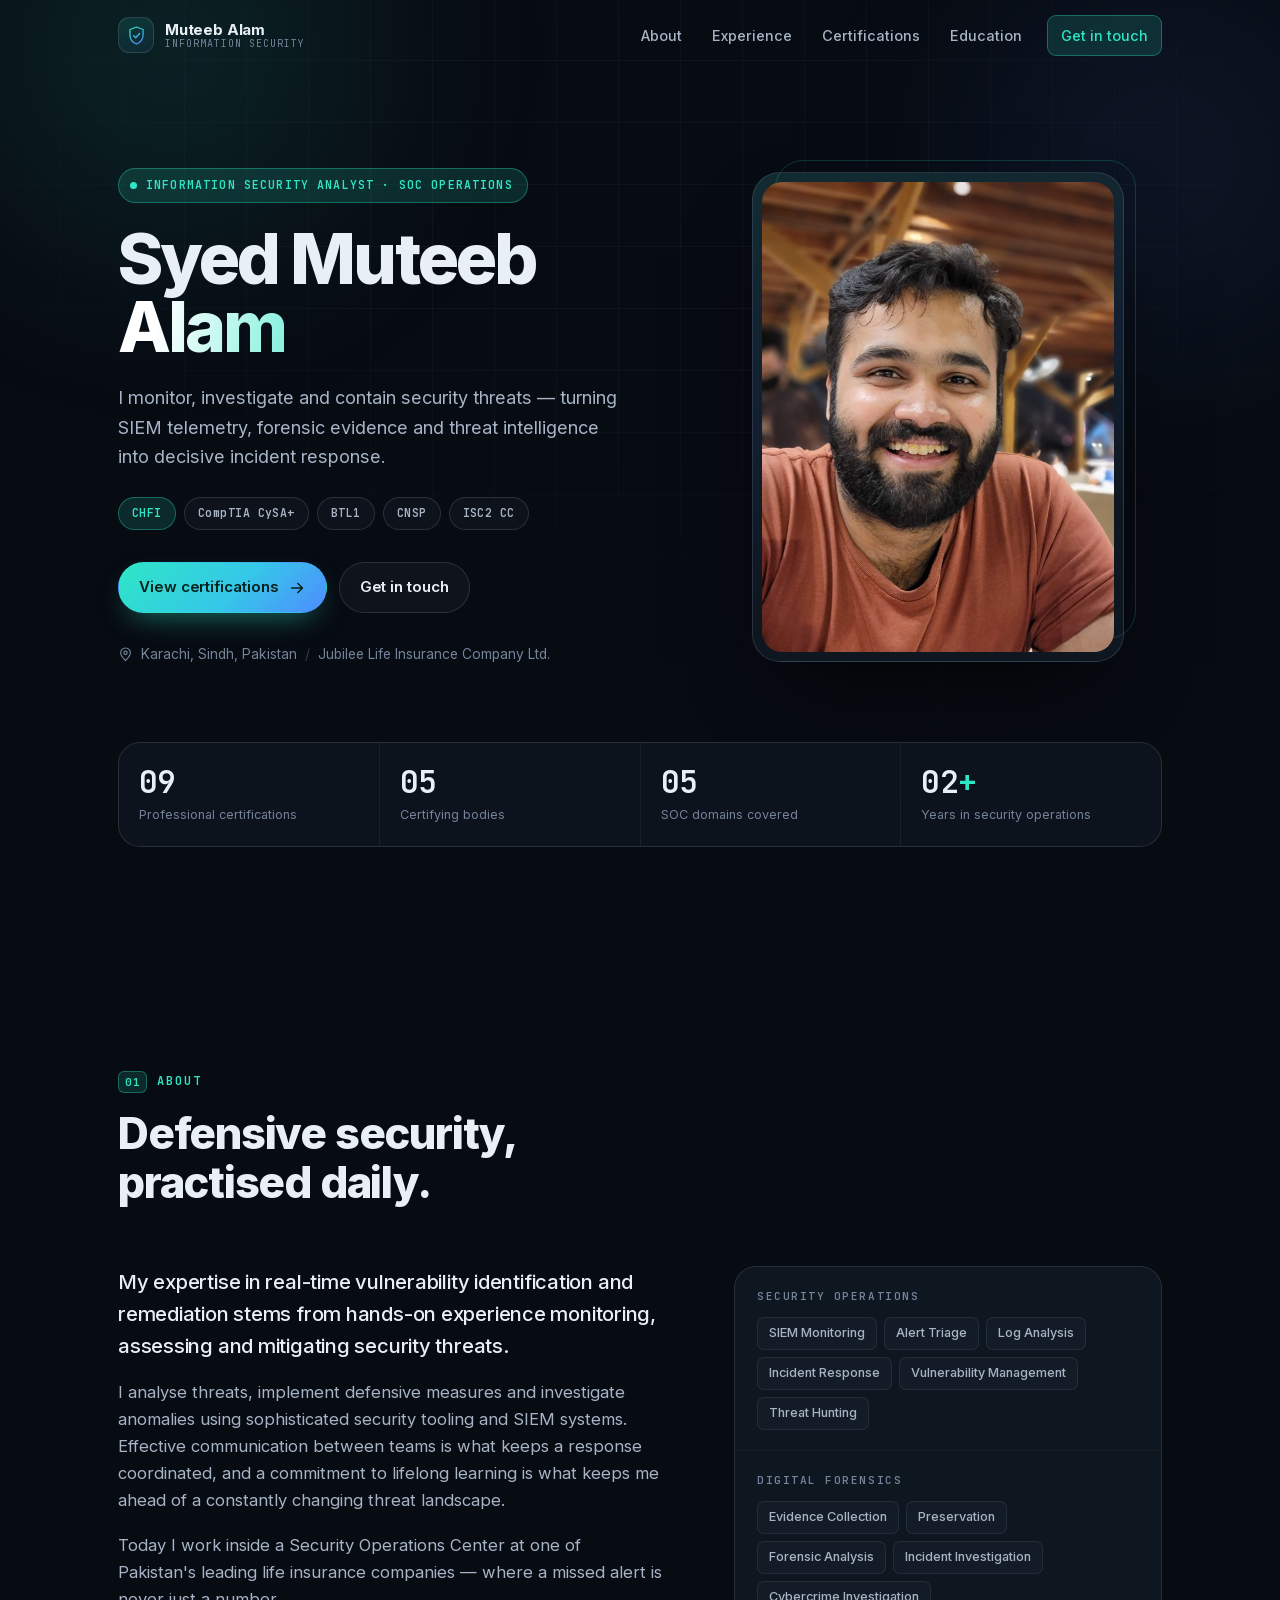
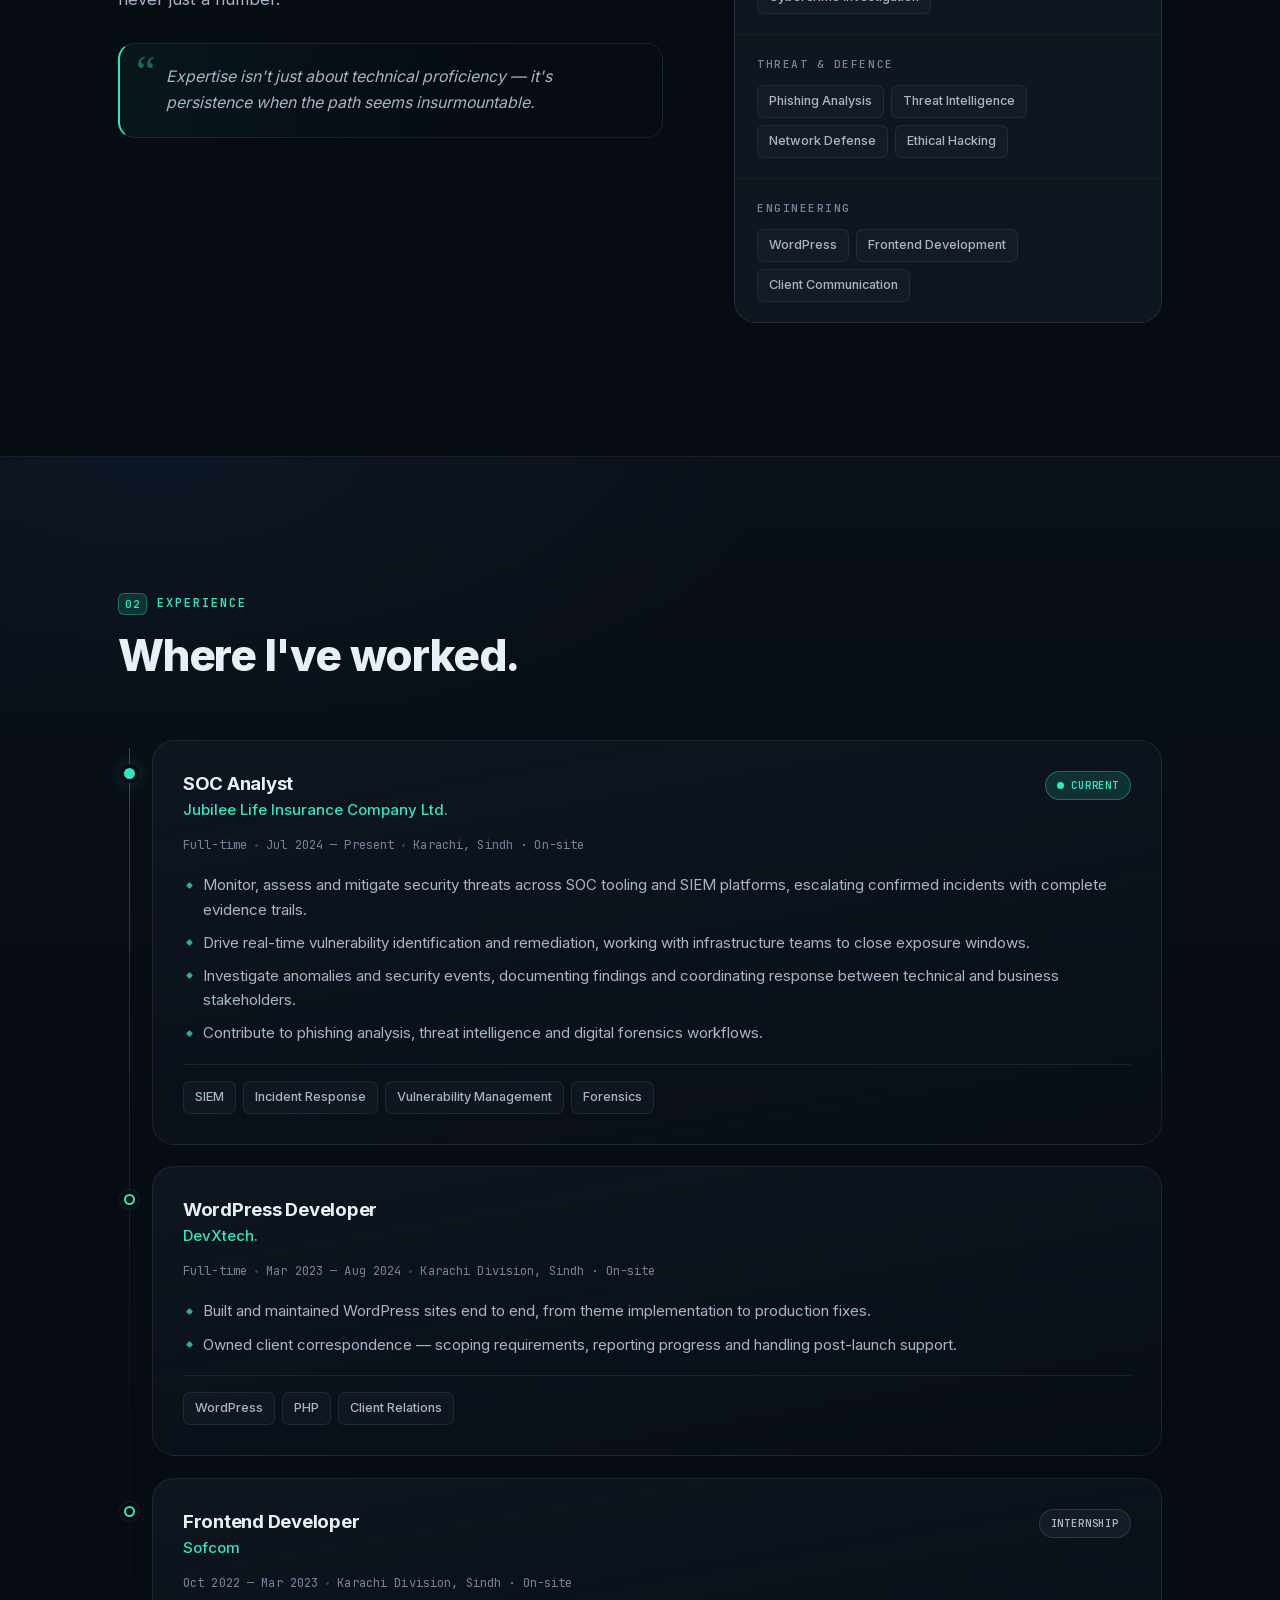
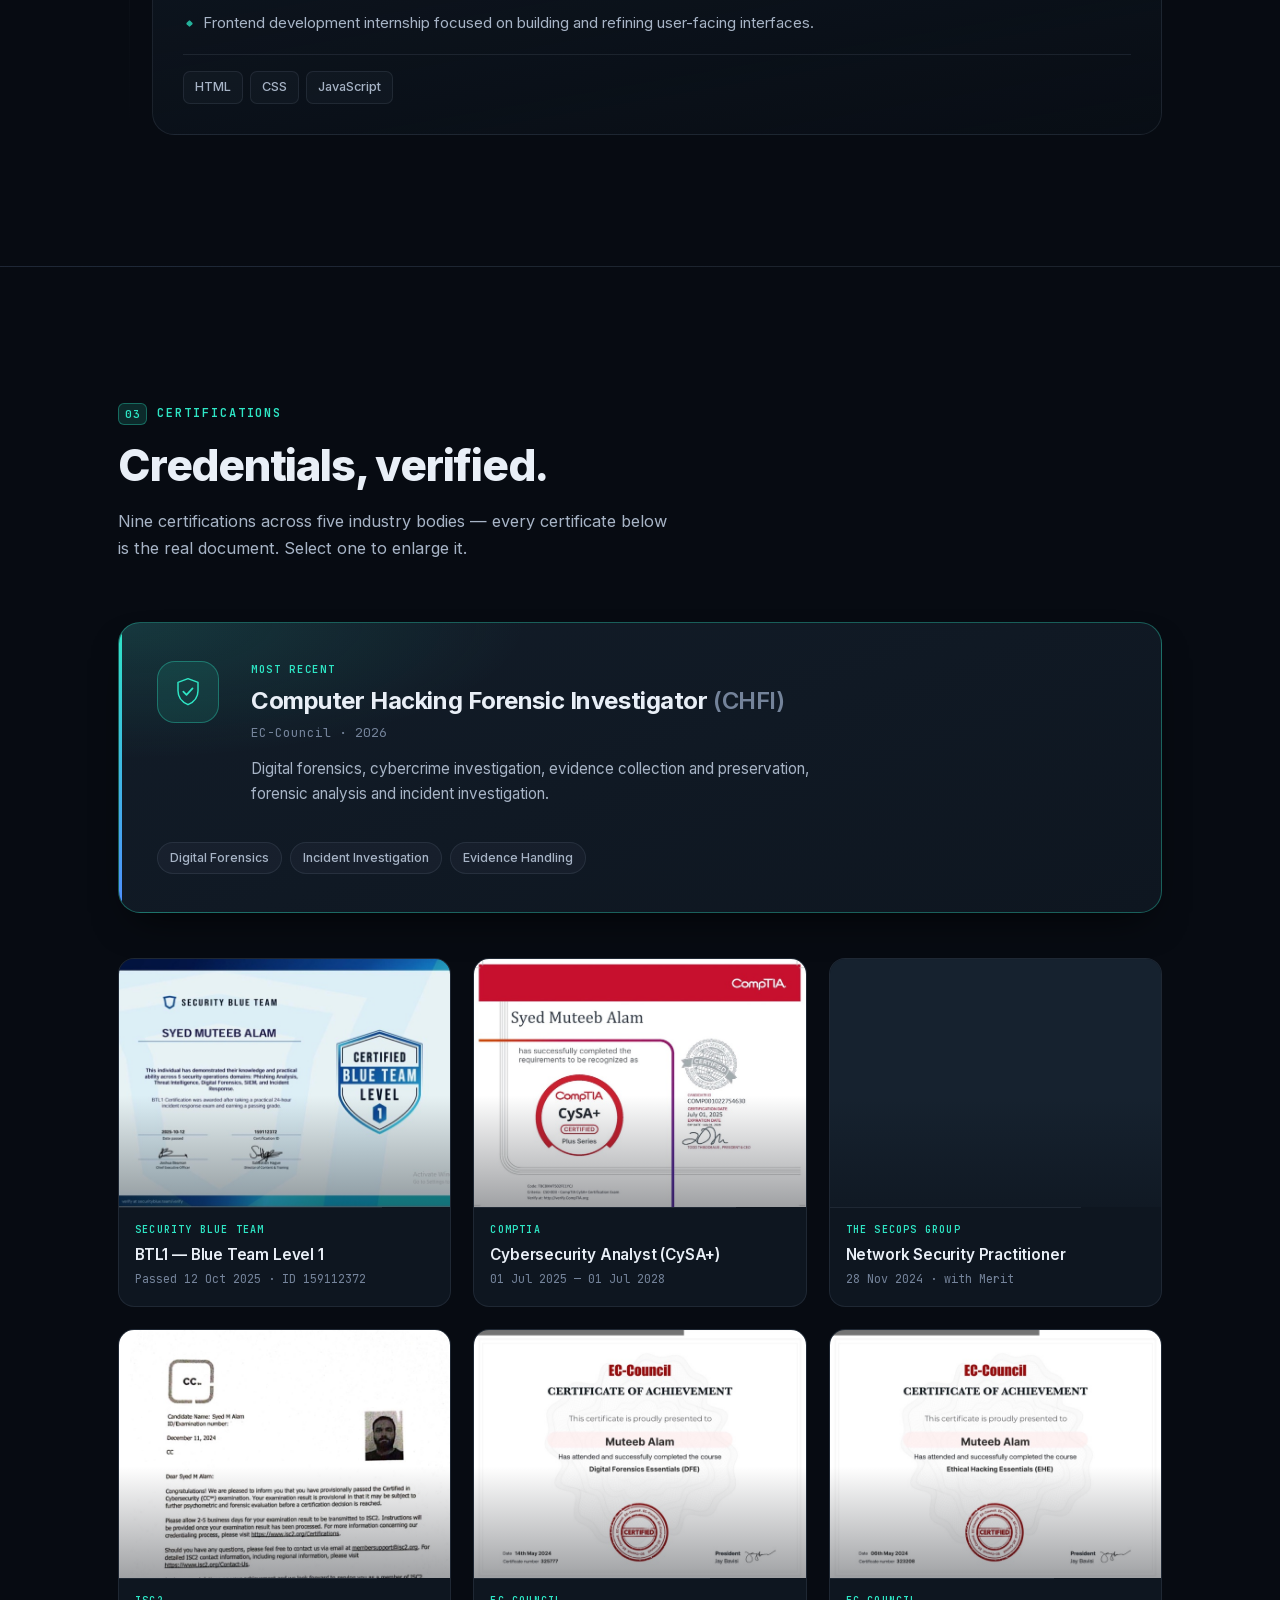
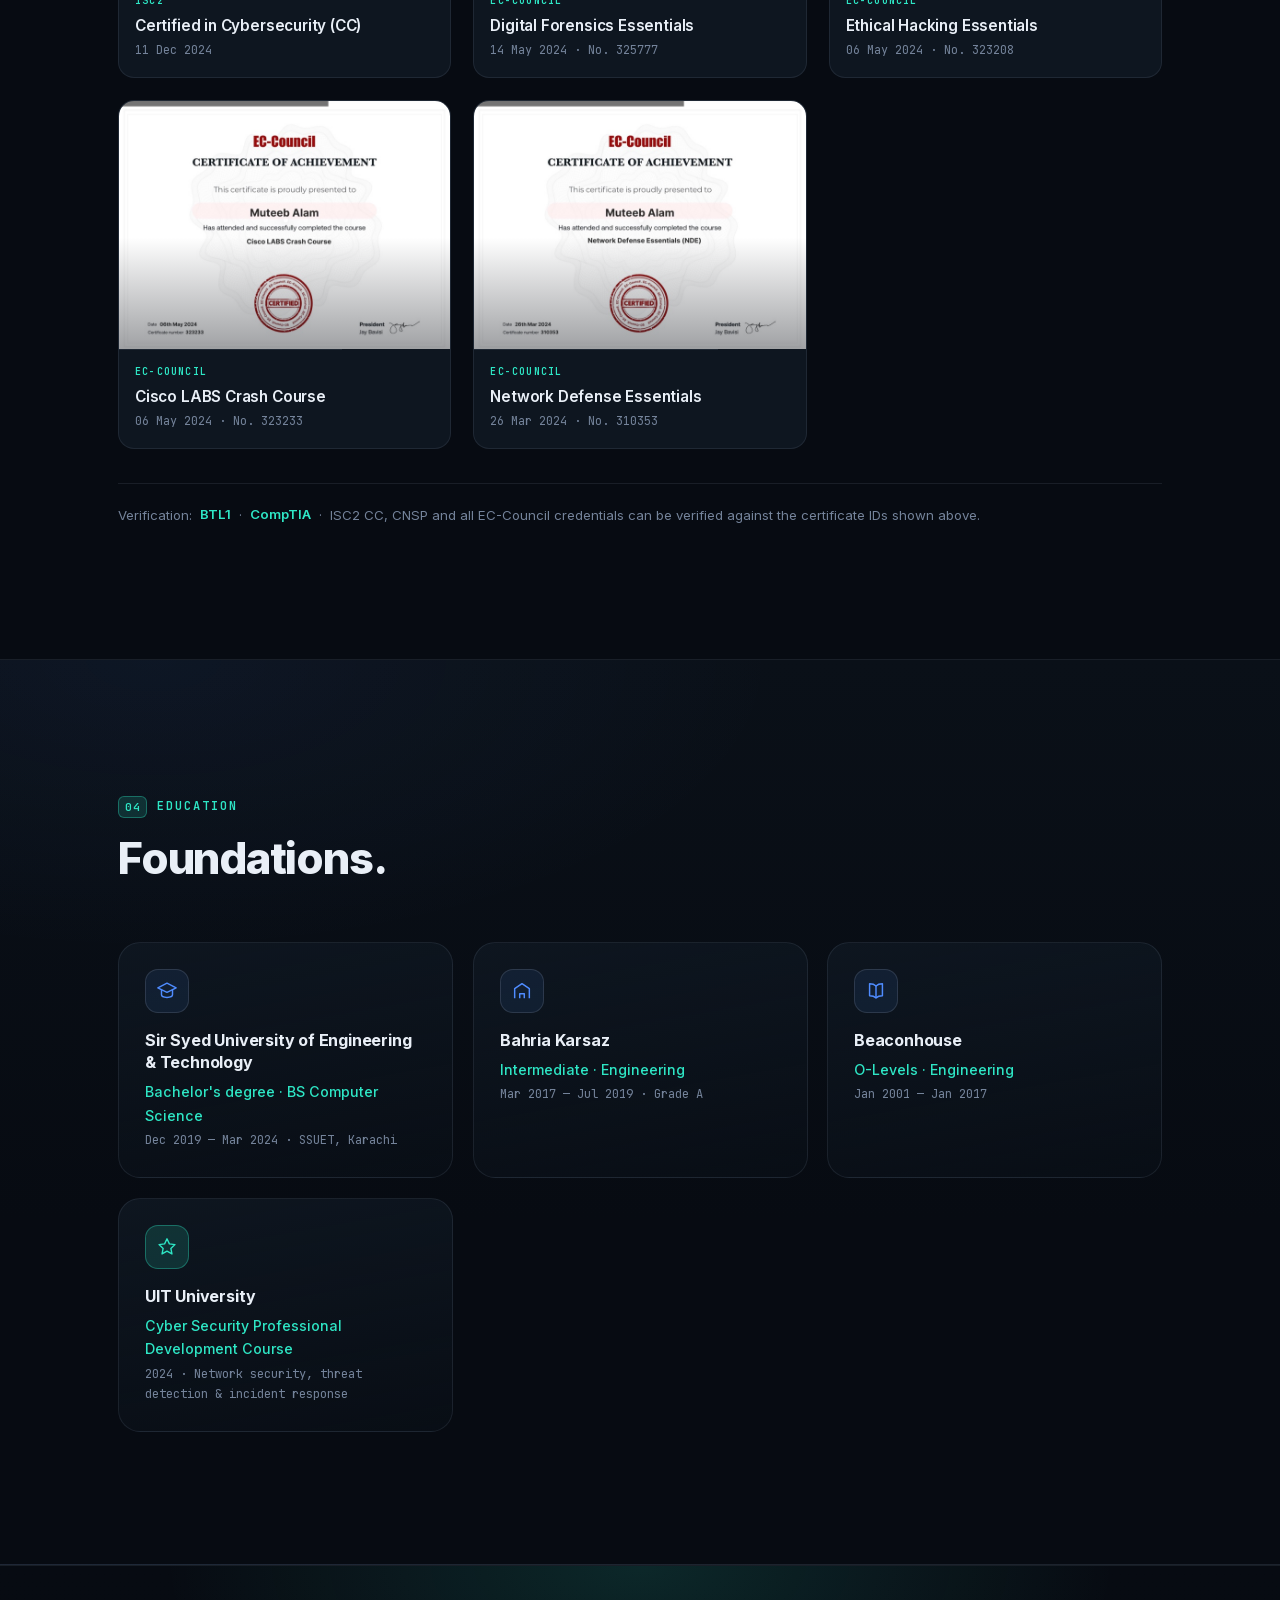
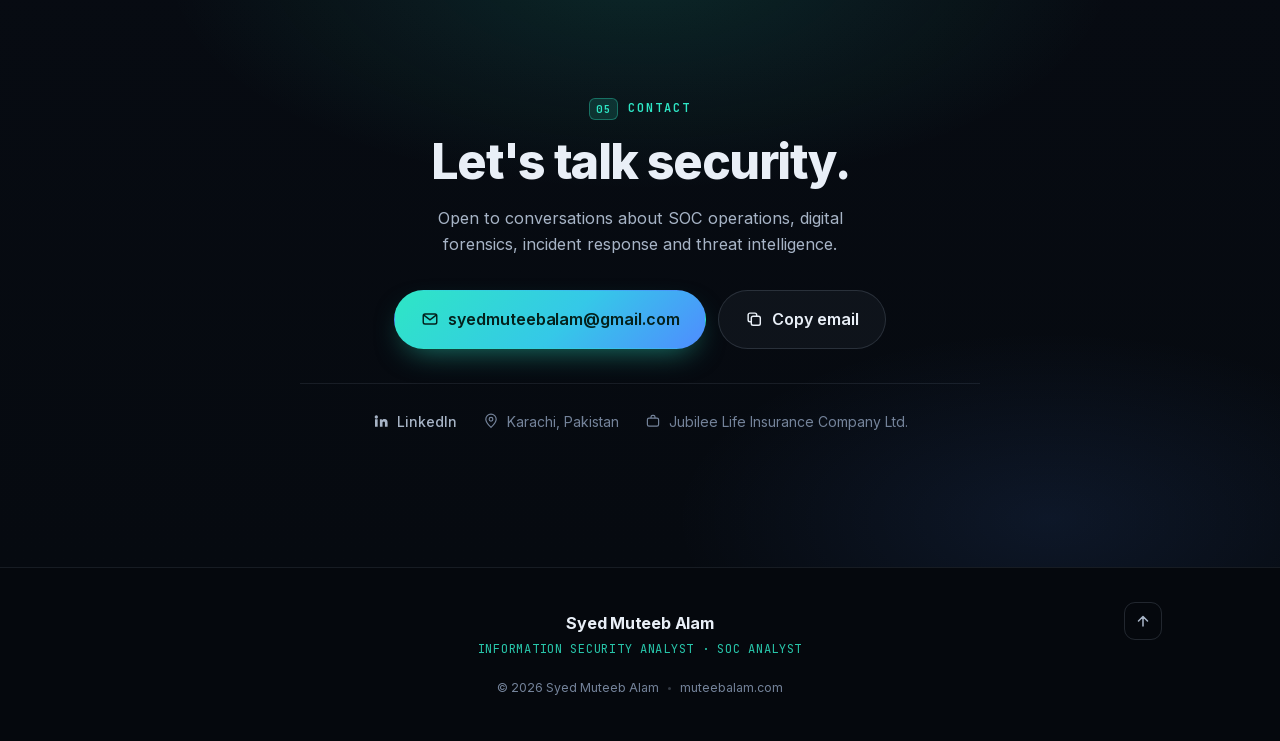
==== commit 7a68c138: "Remove portrait chips, set real LinkedIn URL, keep email out of repo - Delete the two floating portr" ====
--- a/index.html
+++ b/index.html
@@ -174,21 +174,12 @@
 
     <div class="hero-media">
       <div class="portrait">
-        <div class="portrait-frame" aria-hidden="true"></div>
         <img src="images/headshot-600.jpg"
              srcset="images/headshot-600.jpg 600w, images/headshot.jpg 1200w"
              sizes="(max-width: 880px) 78vw, 400px"
              width="1200" height="1600"
              alt="Portrait of Syed Muteeb Alam"
              fetchpriority="high" decoding="async">
-        <div class="portrait-chip portrait-chip--tl">
-          <span class="chip-dot" aria-hidden="true"></span>
-          <span><strong>9</strong> certifications</span>
-        </div>
-        <div class="portrait-chip portrait-chip--br">
-          <svg viewBox="0 0 24 24" aria-hidden="true"><path d="M12 3l7.5 2.8v6.1c0 5-3.2 8.6-7.5 10.4-4.3-1.8-7.5-5.4-7.5-10.4V5.8L12 3z" fill="none" stroke="currentColor" stroke-width="1.6" stroke-linejoin="round"/><path d="M8.7 12.1l2.4 2.4 4.4-4.8" fill="none" stroke="currentColor" stroke-width="1.8" stroke-linecap="round" stroke-linejoin="round"/></svg>
-          <span>CHFI · 2026</span>
-        </div>
       </div>
     </div>
   </div>
@@ -626,7 +617,7 @@
 
       <ul class="contact-links">
         <li>
-          <a href="https://www.linkedin.com/in/syed-muteeb-alam/" target="_blank" rel="noopener noreferrer">
+          <a href="https://www.linkedin.com/in/syed-muteeb-alam-a18157260/" target="_blank" rel="noopener noreferrer">
             <svg viewBox="0 0 24 24" aria-hidden="true"><path d="M4.98 3.5a2.5 2.5 0 1 1 0 5 2.5 2.5 0 0 1 0-5zM3 9.5h4v11H3v-11zM9.5 9.5h3.8v1.5h.05c.53-.95 1.83-1.95 3.77-1.95 4.03 0 4.78 2.55 4.78 5.87v5.58h-4v-4.95c0-1.18-.02-2.7-1.68-2.7-1.68 0-1.94 1.29-1.94 2.61v5.04h-3.98v-11z" fill="currentColor"/></svg>
             LinkedIn
           </a>
--- a/css/style.css
+++ b/css/style.css
@@ -508,51 +508,19 @@
   inset: -13px -13px 22px 22px;
   border: 1px solid var(--accent-line);
   border-radius: var(--radius-xl);
-  z-index: -1;
+  z-index: 0;
   opacity: 0.55;
+  pointer-events: none;
 }
 .portrait img {
+  position: relative;
+  z-index: 1;
   width: 100%;
   aspect-ratio: 3 / 4;
   object-fit: cover;
   object-position: 50% 28%;
   border-radius: calc(var(--radius-xl) - 8px);
   background: var(--surface-2);
-}
-
-.portrait-chip {
-  position: absolute;
-  display: inline-flex;
-  align-items: center;
-  gap: 8px;
-  padding: 8px 13px;
-  border: 1px solid var(--line-mid);
-  border-radius: 999px;
-  background: rgba(10, 16, 24, 0.86);
-  -webkit-backdrop-filter: blur(12px);
-  backdrop-filter: blur(12px);
-  box-shadow: var(--shadow);
-  font-family: var(--font-mono);
-  font-size: 11px;
-  font-weight: 600;
-  letter-spacing: 0.04em;
-  color: var(--text-2);
-  white-space: nowrap;
-}
-.portrait-chip strong { color: var(--accent); font-weight: 700; }
-.portrait-chip svg { width: 15px; height: 15px; color: var(--accent); flex: none; }
-.chip-dot {
-  width: 6px; height: 6px;
-  border-radius: 50%;
-  background: var(--accent);
-  flex: none;
-}
-.portrait-chip--tl { top: 24px; left: -22px; animation: float 7s ease-in-out infinite; }
-.portrait-chip--br { bottom: 30px; right: -20px; animation: float 8.5s ease-in-out infinite reverse; }
-
-@keyframes float {
-  0%, 100% { transform: translateY(0); }
-  50%      { transform: translateY(-8px); }
 }
 
 /* stats */
@@ -1314,8 +1282,6 @@
   .hero-media { order: -1; justify-content: flex-start; }
   .portrait { width: min(100%, 300px); }
   .portrait::before { inset: -10px -10px 18px 18px; }
-  .portrait-chip--tl { top: 18px; left: -14px; }
-  .portrait-chip--br { bottom: 22px; right: -12px; }
   .about-grid { grid-template-columns: 1fr; }
   .stats { grid-template-columns: repeat(2, minmax(0, 1fr)); }
 }
@@ -1374,9 +1340,14 @@
 }
 
 @media (max-width: 400px) {
-  .portrait-chip { font-size: 10px; padding: 6px 10px; }
+  .eyebrow {
+    font-size: 10.5px;
+    letter-spacing: 0.05em;
+    padding: 6px 11px 6px 9px;
+  }
   .pills { gap: 6px; }
   .pill { font-size: 10.5px; padding: 5px 10px; }
+  .section-kicker { font-size: 11px; letter-spacing: 0.12em; }
 }
 
 /* ── 16. Motion & print ────────────────────────────────────────────── */
